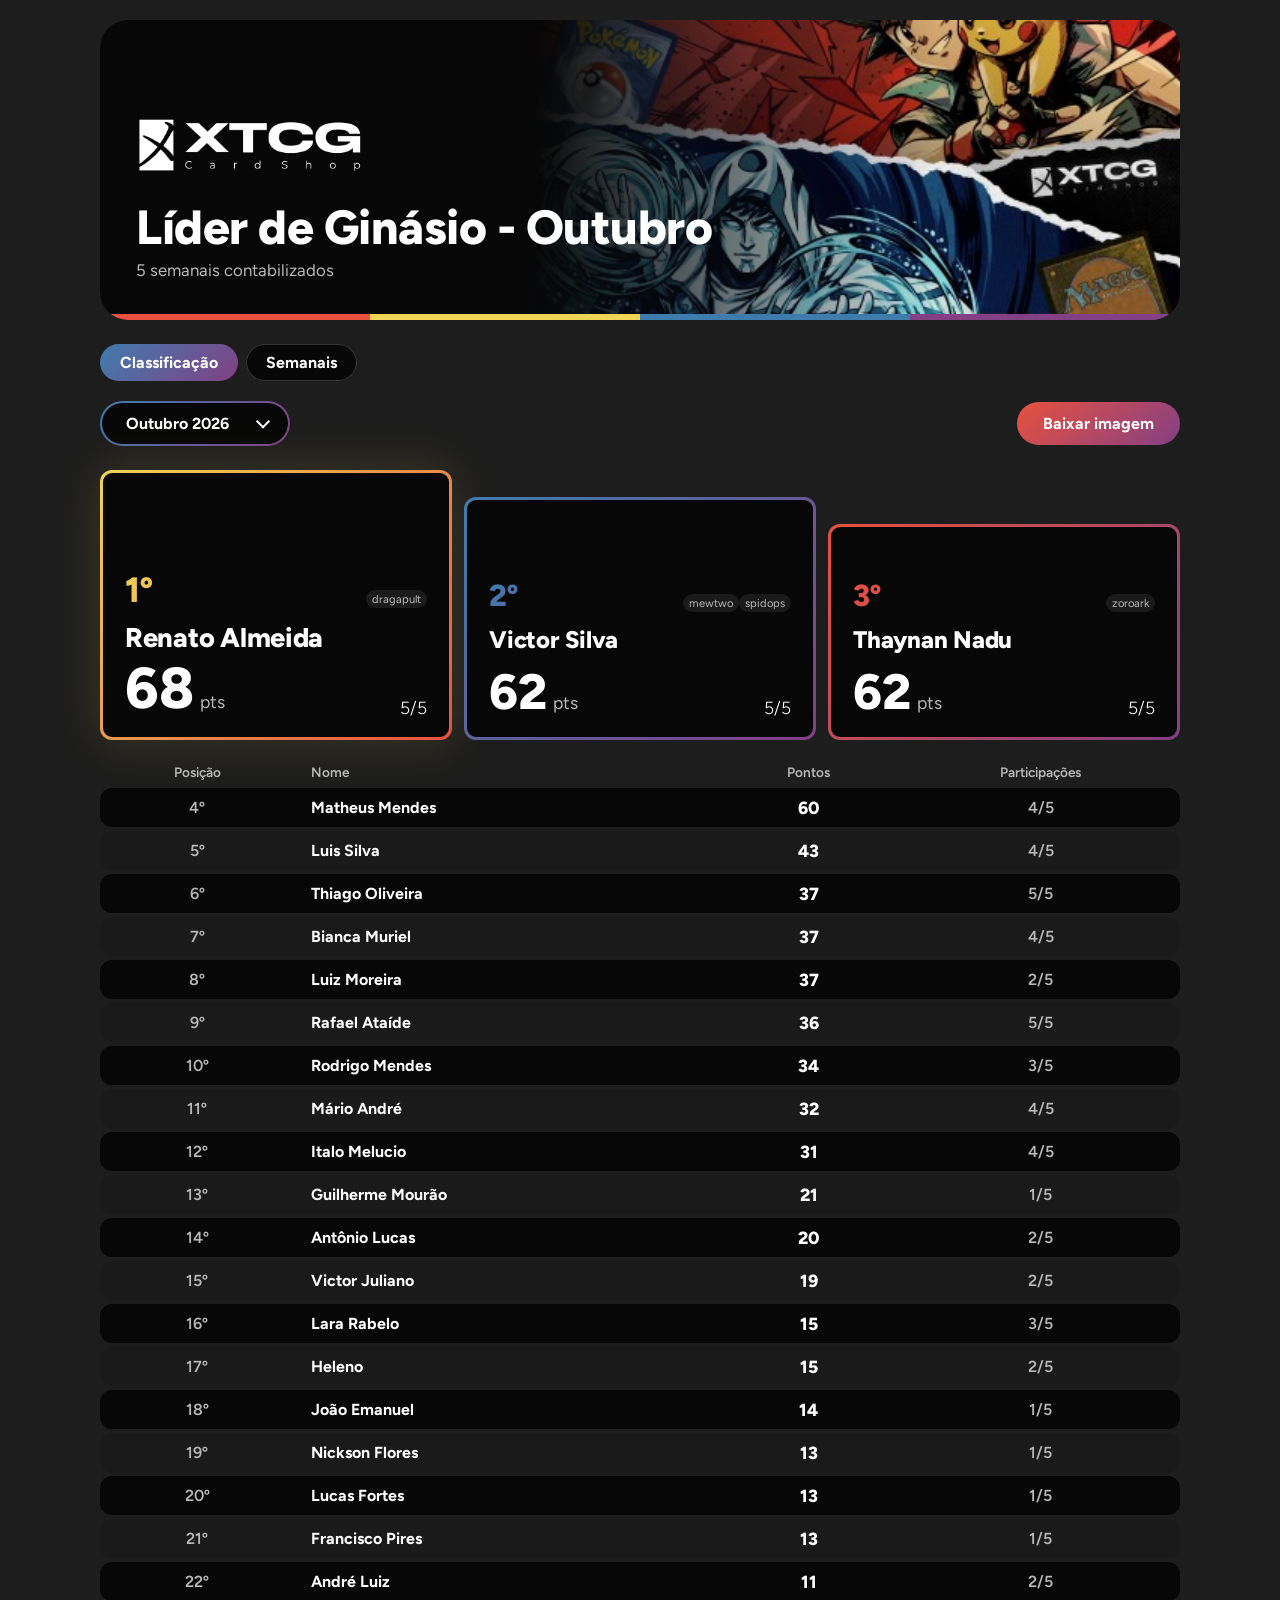
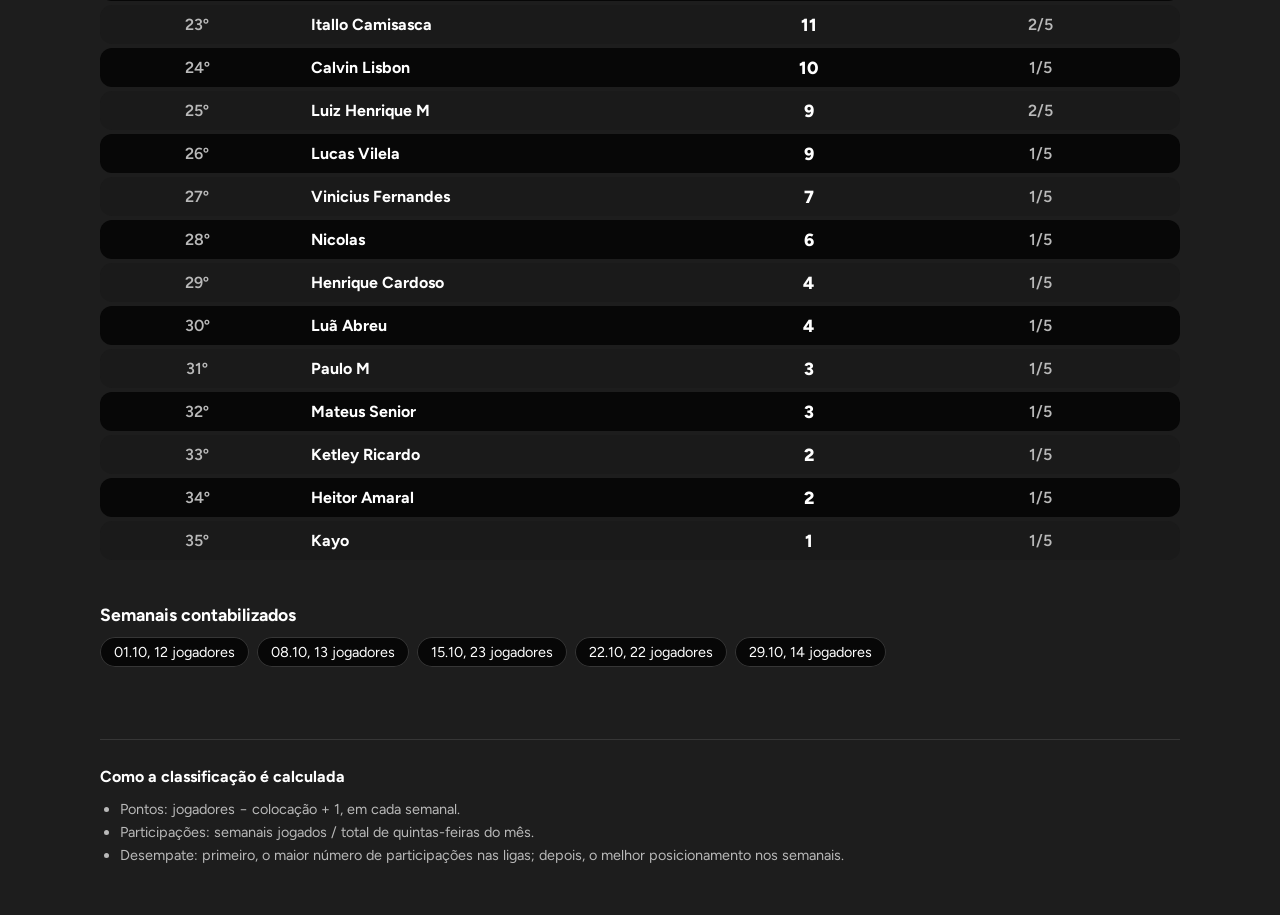
==== docs/index.html @ 15cd5ac3 "update" ====
<!doctype html>
<html lang="pt-BR">
<head>
  <meta charset="utf-8">
  <meta name="viewport" content="width=device-width, initial-scale=1">
  <meta name="color-scheme" content="dark">
  <title>Líder de Ginásio · XTCG Card Shop</title>
  <link rel="preconnect" href="https://fonts.googleapis.com">
  <link rel="preconnect" href="https://fonts.gstatic.com" crossorigin>
  <link href="https://fonts.googleapis.com/css2?family=Figtree:wght@300;400;600;700;800&display=swap" rel="stylesheet">
  <link rel="stylesheet" href="style.css?v=19">
</head>
<body>
  <header class="hero">
    <div class="hero-texto">
      <img class="hero-logo" src="assets/logo.png" alt="XTCG Card Shop">
      <h1 id="titulo">Líder de Ginásio</h1>
      <p id="subtitulo" class="sub"></p>
    </div>
  </header>

  <main>
    <nav class="nav" aria-label="Páginas">
      <a href="index.html" aria-current="page">Classificação</a>
      <a href="semanais.html">Semanais</a>
    </nav>
    <div class="barra">
      <label class="seletor">
        <span class="sr">Mês</span>
        <select id="mes"></select>
      </label>
      <button id="baixar" class="btn btn-grad" type="button">Baixar imagem</button>
    </div>

    <div id="avisos" class="avisos" hidden></div>

    <ol id="podio" class="podio" aria-label="Top 3"></ol>

    <div class="rolagem" id="resto">
      <table id="tabela">
        <thead>
          <tr>
            <th scope="col">Posição</th>
            <th scope="col" class="esq">Nome</th>
            <th scope="col">Pontos</th>
            <th scope="col">Participações</th>
          </tr>
        </thead>
        <tbody></tbody>
      </table>
    </div>

    <p id="vazio" class="vazio" hidden>Ainda não há semanais neste mês. Escolha outro mês na lista acima.</p>

    <section class="semanais">
      <h2>Semanais contabilizados</h2>
      <ul id="lista-semanais" class="chips"></ul>
    </section>
  </main>

  <footer class="rodape">
    <h2>Como a classificação é calculada</h2>
    <ul>
      <li>Pontos: jogadores − colocação + 1, em cada semanal.</li>
      <li>Participações: semanais jogados / total de quintas-feiras do mês.</li>
      <li>Desempate: primeiro, o maior número de participações nas ligas; depois, o melhor posicionamento nos semanais.</li>
    </ul>
  </footer>

  <script src="util.js?v=19"></script>
  <script src="calc.js?v=19"></script>
  <script src="decks.js?v=19"></script>
  <script src="app.js?v=19"></script>
</body>
</html>
---- docs/style.css ----
:root {
  /* Design system XTCG */
  --preto: #070707;
  --branco: #fff;
  --grafite: #1d1d1d;
  --chumbo: #1a1a1a;
  --cinza: #363636;
  --coral: #e8513f;
  --amarelo: #efd456;
  --marinho: #08163b;
  --azul: #3f7cae;
  --roxo: #834084;
  --roxo-escuro: #390b38;
  --texto-suave: #b9b9b9;

  --g-ouro: linear-gradient(135deg, var(--amarelo), var(--coral));
  --g-prata: linear-gradient(135deg, var(--azul), var(--roxo));
  --g-bronze: linear-gradient(135deg, var(--coral), var(--roxo));

  font-family: Figtree, "Helvetica Neue", Arial, sans-serif;
  color: var(--branco);
  background: var(--grafite);
  color-scheme: dark;
}
* { box-sizing: border-box; }
body { margin: 0; min-height: 100vh; }
button, select { font: inherit; }

/* Banner */
.hero {
  position: relative;
  isolation: isolate;
  overflow: hidden;
  width: min(1080px, 100% - 32px);
  min-height: 300px;
  margin: 20px auto 0;
  display: flex;
  align-items: flex-end;
  border-radius: 28px;
  background: linear-gradient(105deg, var(--preto) 42%, var(--marinho));
}
.hero::before {
  content: "";
  position: absolute;
  inset: 0 0 0 auto;
  width: 60%;
  z-index: -1;
  background: url("assets/banner.jpg") center 20% / cover;
  -webkit-mask-image: linear-gradient(90deg, transparent, #000 62%);
  mask-image: linear-gradient(90deg, transparent, #000 62%);
}
.hero::after {
  content: "";
  position: absolute;
  inset: auto 0 0 0;
  height: 6px;
  background: linear-gradient(90deg, var(--coral) 0 25%, var(--amarelo) 25% 50%, var(--azul) 50% 75%, var(--roxo) 75%);
}
.hero-texto { padding: 36px 36px 40px; }
.hero-logo { display: block; width: 230px; height: auto; margin-bottom: 28px; }
h1 { margin: 0; font-size: clamp(1.9rem, 4.6vw, 3rem); font-weight: 800; line-height: 1.05; letter-spacing: -0.01em; }
.sub { margin: 8px 0 0; font-size: 1.05rem; color: var(--texto-suave); }

main { width: min(1080px, 100% - 32px); margin: 0 auto; padding: 24px 0 72px; }

/* Botões */
.barra { display: flex; gap: 16px; align-items: center; justify-content: space-between; margin-bottom: 24px; flex-wrap: wrap; }
/* Seletor de mês */
.sr { position: absolute; width: 1px; height: 1px; overflow: hidden; clip: rect(0 0 0 0); white-space: nowrap; }
.seletor { position: relative; display: inline-block; }
.seletor select {
  appearance: none; -webkit-appearance: none;
  border: 2px solid transparent; border-radius: 999px; cursor: pointer;
  padding: 11px 48px 11px 24px; font-weight: 700; color: var(--branco);
  background: linear-gradient(var(--preto), var(--preto)) padding-box, var(--g-prata) border-box;
}
.seletor select:hover { background: linear-gradient(var(--chumbo), var(--chumbo)) padding-box, var(--g-prata) border-box; }
.seletor select option { background: var(--preto); color: var(--branco); }
.seletor::after {
  content: ""; position: absolute; right: 22px; top: 50%; width: 8px; height: 8px; pointer-events: none;
  border-right: 2px solid var(--branco); border-bottom: 2px solid var(--branco);
  transform: translateY(-75%) rotate(45deg);
}
.btn {
  border: 0; border-radius: 999px; cursor: pointer; font-weight: 700; color: var(--branco);
  padding: 11px 22px; white-space: nowrap;
}
.btn-grad { background: linear-gradient(135deg, var(--coral), var(--roxo)); padding: 12px 26px; }
.btn-grad:hover { filter: brightness(1.1); }
.btn:active { transform: translateY(1px); }
.btn:disabled { opacity: .4; cursor: not-allowed; filter: none; }
:focus-visible { outline: 3px solid var(--amarelo); outline-offset: 3px; }

.avisos { background: var(--preto); border: 1px solid var(--amarelo); border-radius: 16px; padding: 12px 18px; margin-bottom: 24px; font-size: .95rem; color: var(--amarelo); }
.avisos p { margin: 4px 0; }

/* Top 3: alturas 100% / 90% / 80%, tudo alinhado embaixo */
.podio { --alt: 270px; list-style: none; margin: 0 0 16px; padding: 0; display: grid; grid-template-columns: repeat(3, 1fr); gap: 12px; align-items: end; }
.podio:empty { display: none; }
.card {
  position: relative; cursor: pointer;
  display: grid; grid-template-columns: 1fr auto; grid-template-rows: 1fr auto auto auto auto;
  grid-template-areas: ". ." "pos deck" "nome nome" "pts part" "det det";
  column-gap: 16px; align-items: end;
  padding: 18px 22px 20px;
  border: 3px solid transparent; border-radius: 12px;
  background: linear-gradient(var(--preto), var(--preto)) padding-box, var(--grad) border-box;
}
.card.p1 { --grad: var(--g-ouro); min-height: var(--alt); box-shadow: 0 0 48px rgba(239, 212, 86, .16); }
.card.p2 { --grad: var(--g-prata); min-height: calc(var(--alt) * .9); }
.card.p3 { --grad: var(--g-bronze); min-height: calc(var(--alt) * .8); }
.card .pos {
  grid-area: pos; font-size: 1.9rem; font-weight: 800; line-height: 1;
  background: var(--grad); -webkit-background-clip: text; background-clip: text; color: transparent;
}
.card.p1 .pos { font-size: 2.2rem; }
.deck-podio { grid-area: deck; justify-self: end; display: inline-flex; align-items: center; justify-content: flex-end; max-width: 100%; }
.deck-podio img { width: 40px; height: 40px; object-fit: contain; margin: -2px 0; }
.deck-podio img + img { margin-left: -6px; }
.card h3 { grid-area: nome; margin: 14px 0 6px; font-size: 1.5rem; font-weight: 800; line-height: 1.15; letter-spacing: -.01em; text-align: left; }
.card.p1 h3 { font-size: 1.7rem; }
.card h3 button { all: unset; cursor: pointer; border-radius: 8px; }
.card h3 button:focus-visible { outline: 3px solid var(--amarelo); outline-offset: 3px; }
.card .pts { grid-area: pts; margin: 0; display: flex; align-items: baseline; gap: 6px; font-size: 1.1rem; color: var(--texto-suave); }
.card .pts strong { font-size: 3.1rem; font-weight: 800; line-height: 1; color: var(--branco); }
.card.p1 .pts strong { font-size: 3.6rem; }
/* o número do 1º é maior; o respiro nos outros mantém os nomes na mesma altura */
.card.p2 .pts, .card.p3 .pts { padding-top: .5rem; }
.card .part { grid-area: part; justify-self: end; margin: 0; font-size: 1.1rem; font-weight: 300; line-height: 1; color: var(--branco); }
tbody tr.linha { cursor: pointer; }
tbody tr.linha:hover { filter: brightness(1.15); }

/* Detalhes por data: 01/10 → 1º de 14   13 pts */
.det { grid-area: det; cursor: default; list-style: none; margin: 14px 0 0; padding: 14px 0 0; border-top: 1px solid var(--cinza); font-size: .9rem; color: var(--texto-suave); }
.det li, tr.detalhe li { display: flex; align-items: baseline; gap: 12px; list-style: none; padding: 5px 0; }
.det-data { min-width: 3.2em; font-weight: 800; color: var(--branco); font-variant-numeric: tabular-nums; }
.det-seta { opacity: .55; }
.det-pos { min-width: 5.5em; }
.det-pts { margin-left: auto; padding-left: 16px; font-weight: 800; color: var(--branco); }

/* Demais posições */
.rolagem { overflow-x: auto; }
table { width: 100%; min-width: 560px; border-collapse: separate; border-spacing: 0 4px; }
th { padding: 4px 16px; font-size: .85rem; font-weight: 600; color: var(--texto-suave); text-align: center; }
td { padding: 9px 16px; text-align: center; font-weight: 600; }
th.esq, td.nome { text-align: left; }
tr.linha td { background: var(--preto); }
tr.linha.alt td { background: var(--chumbo); }
tr.linha td:first-child { border-radius: 12px 0 0 12px; color: var(--texto-suave); }
tr.linha td:last-child { border-radius: 0 12px 12px 0; color: var(--texto-suave); }
td.nome { font-size: 1rem; font-weight: 700; padding: 0; }
td.nome button { all: unset; display: block; width: 100%; padding: 9px 16px; cursor: pointer; box-sizing: border-box; }
td.nome button:focus-visible { outline: 3px solid var(--amarelo); outline-offset: -3px; border-radius: 8px; }
td.des { font-size: 1.1rem; font-weight: 800; }
tr.detalhe td { text-align: left; font-weight: 400; background: var(--cinza); border-radius: 14px; padding: 14px 22px; font-size: .92rem; }
tr.detalhe ul { margin: 0; padding: 0; }

.vazio { text-align: center; margin: 40px 0; color: var(--texto-suave); }
.semanais h2 { font-size: 1.1rem; font-weight: 700; margin: 40px 0 12px; }
.chips { list-style: none; display: flex; flex-wrap: wrap; gap: 8px; margin: 0; padding: 0; }
.chips li { background: var(--preto); box-shadow: inset 0 0 0 1px var(--cinza); border-radius: 999px; padding: 6px 14px; font-size: .9rem; }
.regra { font-size: .88rem; color: var(--texto-suave); margin-top: 16px; }
code { background: var(--preto); padding: 2px 6px; border-radius: 6px; }

@media (max-width: 760px) {
  .hero { min-height: 260px; }
  .hero::before { width: 100%; opacity: .4; }
  .hero-texto { padding: 28px 24px 32px; }
  .hero-logo { width: 190px; margin-bottom: 20px; }
  .podio { grid-template-columns: 1fr; align-items: stretch; }
  .card.p1, .card.p2, .card.p3 { min-height: 0; }
  .card .pts strong, .card.p1 .pts strong { font-size: 2.8rem; }
  .card.p2 .pts, .card.p3 .pts { padding-top: 0; }
  table { min-width: 0; }
  th { padding: 4px 6px; font-size: .75rem; }
  td { padding: 9px 6px; }
  td.nome button { padding: 9px 8px; }
  td.des { font-size: 1.1rem; }
}
@media (prefers-reduced-motion: no-preference) {
  .btn { transition: filter .15s, background .15s; }
}

/* Navegação entre páginas */
.nav { display: flex; gap: 8px; margin: 0 0 20px; flex-wrap: wrap; }
.nav a {
  padding: 9px 20px; border-radius: 999px; font-weight: 700; text-decoration: none; color: var(--branco);
  background: var(--preto); box-shadow: inset 0 0 0 1px var(--cinza);
}
.nav a:hover { background: var(--chumbo); }
.nav a[aria-current="page"] { background: var(--g-prata); box-shadow: none; }

/* Página de semanais */
.filtros { display: flex; gap: 10px; flex-wrap: wrap; align-items: center; }
.eventos { list-style: none; margin: 0; padding: 0; display: grid; gap: 10px; }
details.evento {
  border: 2px solid var(--chumbo); border-radius: 22px; background: var(--preto); overflow: hidden;
}
details.evento[open] {
  border-color: transparent;
  background: linear-gradient(var(--preto), var(--preto)) padding-box, var(--g-prata) border-box;
}
details.evento summary {
  list-style: none; cursor: pointer; display: grid; grid-template-columns: auto 1fr auto; gap: 16px; align-items: center;
  padding: 14px 18px;
}
details.evento summary::-webkit-details-marker { display: none; }
details.evento summary:hover { background: var(--chumbo); }
.data {
  display: grid; place-items: center; width: 62px; padding: 8px 0; border-radius: 16px; background: var(--chumbo); line-height: 1.05;
}
details.evento[open] .data { background: var(--grafite); }
.data .dia { font-size: 1.6rem; font-weight: 800; }
.data .mes-curto { font-size: .8rem; font-weight: 700; color: var(--amarelo); }
.info { display: grid; gap: 4px; min-width: 0; }
.info .titulo { font-weight: 800; font-size: 1.05rem; }
.info .quantos { font-size: .85rem; color: var(--texto-suave); }
.top3 { display: flex; flex-wrap: wrap; gap: 6px; margin-top: 4px; }
.chip { display: inline-flex; align-items: center; gap: 6px; padding: 3px 12px 3px 4px; border-radius: 999px; background: var(--chumbo); font-size: .85rem; font-weight: 600; }
.medalha {
  display: inline-grid; place-items: center; width: 22px; height: 22px; border-radius: 50%;
  font-size: .72rem; font-weight: 800; color: var(--preto);
}
.medalha.p1 { background: var(--g-ouro); }
.medalha.p2 { background: var(--g-prata); color: var(--branco); }
.medalha.p3 { background: var(--g-bronze); color: var(--branco); }
.seta { width: 10px; height: 10px; margin-right: 6px; border-right: 2px solid var(--branco); border-bottom: 2px solid var(--branco); transform: rotate(45deg); transition: transform .15s; }
details.evento[open] .seta { transform: rotate(225deg); }
.corpo { padding: 0 18px 16px; }
table.mini { min-width: 0; border-spacing: 0 3px; }
table.mini td { padding: 7px 14px; }
td.nome-simples { text-align: left; font-weight: 700; }
table.mini td.num { font-variant-numeric: tabular-nums; }
table.mini th { white-space: nowrap; }
td.pos-medalha { font-weight: 800; }
tr.linha td.pos-medalha.p1 { color: var(--amarelo); }
tr.linha td.pos-medalha.p2 { color: #8fb7da; }
tr.linha td.pos-medalha.p3 { color: #f08d7f; }

@media (max-width: 760px) {
  details.evento summary { grid-template-columns: auto 1fr; }
  .seta { display: none; }
  .corpo { padding: 0 8px 12px; }
  table.mini td { padding: 7px 6px; }
}
@media (prefers-reduced-motion: reduce) { .seta { transition: none; } }

/* Decks (ícones como no Limitless) */
td.deck-cel { text-align: left; }
.deck { display: inline-flex; align-items: center; gap: 8px; max-width: 100%; }
.icones { display: inline-flex; align-items: center; flex: none; }
.icones img { width: 32px; height: 32px; object-fit: contain; margin: -2px 0; }
.icones img + img { margin-left: -6px; }
.icone-falha { font-size: .7rem; color: var(--texto-suave); padding: 2px 6px; border-radius: 999px; background: var(--chumbo); }
.deck-nome { font-size: .85rem; font-weight: 600; color: var(--texto-suave); }
.deck-livre { font-size: .85rem; padding: 3px 10px; border-radius: 999px; background: var(--chumbo); box-shadow: inset 0 0 0 1px var(--cinza); }
@media (max-width: 760px) {
  .deck-nome { display: none; }
  .deck-livre { max-width: 84px; overflow: hidden; text-overflow: ellipsis; white-space: nowrap; font-size: .75rem; }
  .icones img { width: 24px; height: 24px; }
  .icones img + img { margin-left: -8px; }
  table.mini th, table.mini td { padding: 6px 3px; }
  table.mini th { font-size: .7rem; }
  td.nome-simples { font-size: .9rem; }
  .corpo { padding: 0 4px 10px; }
}

/* Rodapé */
.rodape { width: min(1080px, 100% - 32px); margin: 0 auto; padding: 24px 0 48px; border-top: 1px solid var(--cinza); color: var(--texto-suave); font-size: .9rem; line-height: 1.6; }
.rodape h2 { margin: 0 0 8px; font-size: 1rem; font-weight: 700; color: var(--branco); }
.rodape ul { margin: 0; padding-left: 20px; }
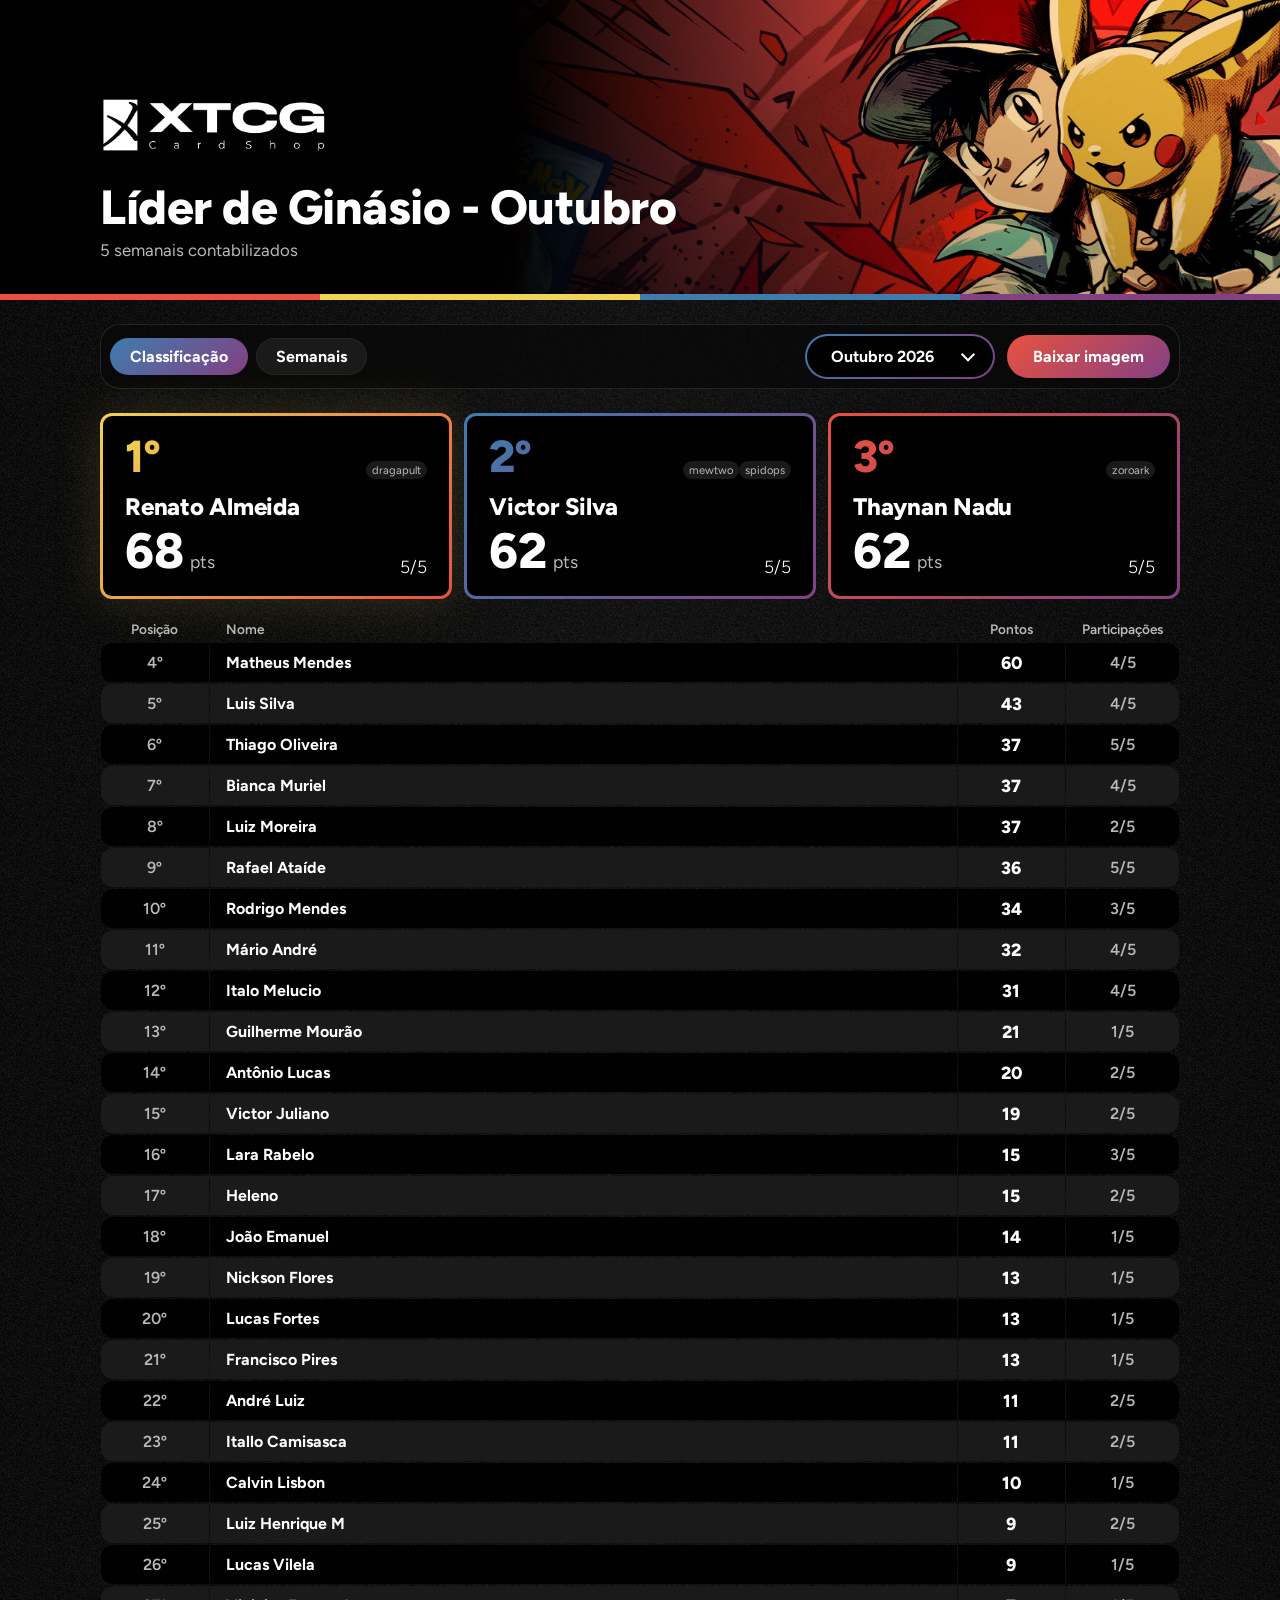
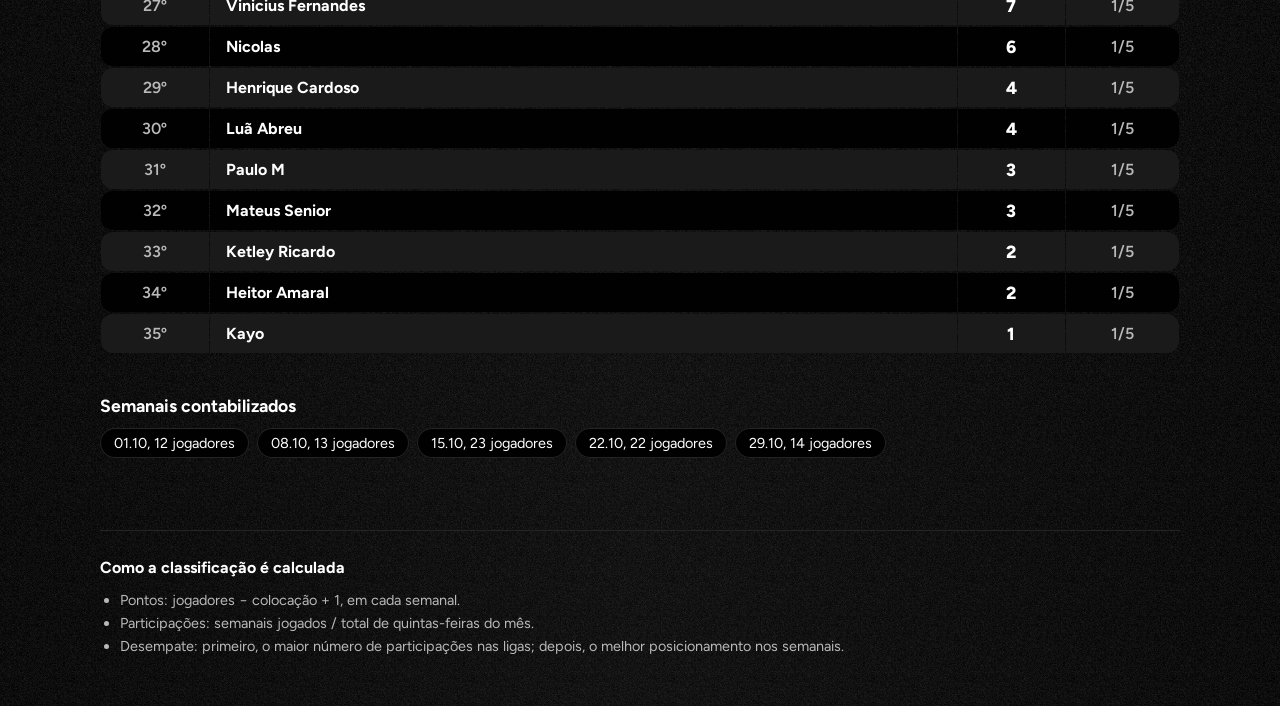
==== commit 8ece22e3: "favicon, images e style" ====
--- a/docs/index.html
+++ b/docs/index.html
@@ -5,10 +5,15 @@
   <meta name="viewport" content="width=device-width, initial-scale=1">
   <meta name="color-scheme" content="dark">
   <title>Líder de Ginásio · XTCG Card Shop</title>
+  <meta name="theme-color" content="#070707">
+  <link rel="icon" href="favicon.ico" sizes="any">
+  <link rel="icon" type="image/png" sizes="32x32" href="favicon-32.png">
+  <link rel="icon" type="image/png" sizes="192x192" href="favicon-192.png">
+  <link rel="apple-touch-icon" href="apple-touch-icon.png">
   <link rel="preconnect" href="https://fonts.googleapis.com">
   <link rel="preconnect" href="https://fonts.gstatic.com" crossorigin>
   <link href="https://fonts.googleapis.com/css2?family=Figtree:wght@300;400;600;700;800&display=swap" rel="stylesheet">
-  <link rel="stylesheet" href="style.css?v=19">
+  <link rel="stylesheet" href="style.css?v=26">
 </head>
 <body>
   <header class="hero">
@@ -20,16 +25,18 @@
   </header>
 
   <main>
-    <nav class="nav" aria-label="Páginas">
-      <a href="index.html" aria-current="page">Classificação</a>
-      <a href="semanais.html">Semanais</a>
-    </nav>
-    <div class="barra">
-      <label class="seletor">
-        <span class="sr">Mês</span>
-        <select id="mes"></select>
-      </label>
-      <button id="baixar" class="btn btn-grad" type="button">Baixar imagem</button>
+    <div class="painel">
+      <nav class="nav" aria-label="Páginas">
+        <a href="index.html" aria-current="page">Classificação</a>
+        <a href="semanais.html">Semanais</a>
+      </nav>
+      <div class="barra">
+        <label class="seletor">
+          <span class="sr">Mês</span>
+          <select id="mes"></select>
+        </label>
+        <button id="baixar" class="btn btn-grad" type="button">Baixar imagem</button>
+      </div>
     </div>
 
     <div id="avisos" class="avisos" hidden></div>
@@ -40,10 +47,10 @@
       <table id="tabela">
         <thead>
           <tr>
-            <th scope="col">Posição</th>
+            <th scope="col" class="c-num">Posição</th>
             <th scope="col" class="esq">Nome</th>
-            <th scope="col">Pontos</th>
-            <th scope="col">Participações</th>
+            <th scope="col" class="c-num">Pontos</th>
+            <th scope="col" class="c-num">Participações</th>
           </tr>
         </thead>
         <tbody></tbody>
@@ -67,9 +74,9 @@
     </ul>
   </footer>
 
-  <script src="util.js?v=19"></script>
-  <script src="calc.js?v=19"></script>
-  <script src="decks.js?v=19"></script>
-  <script src="app.js?v=19"></script>
+  <script src="util.js?v=26"></script>
+  <script src="calc.js?v=26"></script>
+  <script src="decks.js?v=26"></script>
+  <script src="app.js?v=26"></script>
 </body>
 </html>
--- a/docs/style.css
+++ b/docs/style.css
@@ -1,10 +1,11 @@
 :root {
   /* Design system XTCG */
-  --preto: #070707;
+  --preto: #010101;
   --branco: #fff;
   --grafite: #1d1d1d;
   --chumbo: #1a1a1a;
-  --cinza: #363636;
+  --cinza: #242424;
+  --cinza-fundo: #080808;
   --coral: #e8513f;
   --amarelo: #efd456;
   --marinho: #08163b;
@@ -19,11 +20,17 @@
 
   font-family: Figtree, "Helvetica Neue", Arial, sans-serif;
   color: var(--branco);
-  background: var(--grafite);
+  background: var(--preto);
   color-scheme: dark;
 }
 * { box-sizing: border-box; }
-body { margin: 0; min-height: 100vh; }
+
+/* Fundo: preto → cinza → preto, na horizontal */
+body {
+  margin: 0; min-height: 100vh;
+  background: url("assets/noise.png"), linear-gradient(90deg, var(--preto), var(--cinza-fundo), var(--preto));
+  background-size: 100px, auto;
+}
 button, select { font: inherit; }
 
 /* Banner */
@@ -31,12 +38,11 @@
   position: relative;
   isolation: isolate;
   overflow: hidden;
-  width: min(1080px, 100% - 32px);
+  width: 100%;
   min-height: 300px;
-  margin: 20px auto 0;
+  margin: 0;
   display: flex;
   align-items: flex-end;
-  border-radius: 28px;
   background: linear-gradient(105deg, var(--preto) 42%, var(--marinho));
 }
 .hero::before {
@@ -45,7 +51,7 @@
   inset: 0 0 0 auto;
   width: 60%;
   z-index: -1;
-  background: url("assets/banner.jpg") center 20% / cover;
+  background: url("assets/banner-tcg.jpg") right center / cover;
   -webkit-mask-image: linear-gradient(90deg, transparent, #000 62%);
   mask-image: linear-gradient(90deg, transparent, #000 62%);
 }
@@ -56,15 +62,20 @@
   height: 6px;
   background: linear-gradient(90deg, var(--coral) 0 25%, var(--amarelo) 25% 50%, var(--azul) 50% 75%, var(--roxo) 75%);
 }
-.hero-texto { padding: 36px 36px 40px; }
+.hero-texto { width: min(1080px, 100% - 32px); margin: 0 auto; padding: 36px 0 40px; }
 .hero-logo { display: block; width: 230px; height: auto; margin-bottom: 28px; }
 h1 { margin: 0; font-size: clamp(1.9rem, 4.6vw, 3rem); font-weight: 800; line-height: 1.05; letter-spacing: -0.01em; }
 .sub { margin: 8px 0 0; font-size: 1.05rem; color: var(--texto-suave); }
 
 main { width: min(1080px, 100% - 32px); margin: 0 auto; padding: 24px 0 72px; }
 
-/* Botões */
-.barra { display: flex; gap: 16px; align-items: center; justify-content: space-between; margin-bottom: 24px; flex-wrap: wrap; }
+/* Painel único: navegação + seletor de mês + ação */
+.painel {
+  display: flex; flex-wrap: wrap; align-items: center; justify-content: space-between; gap: 12px 20px;
+  margin-bottom: 24px; padding: 10px; border-radius: 20px;
+  background: rgba(7, 7, 7, .72); box-shadow: inset 0 0 0 1px var(--cinza);
+}
+.barra { display: flex; gap: 12px; align-items: center; flex-wrap: wrap; }
 /* Seletor de mês */
 .sr { position: absolute; width: 1px; height: 1px; overflow: hidden; clip: rect(0 0 0 0); white-space: nowrap; }
 .seletor { position: relative; display: inline-block; }
@@ -94,39 +105,35 @@
 .avisos { background: var(--preto); border: 1px solid var(--amarelo); border-radius: 16px; padding: 12px 18px; margin-bottom: 24px; font-size: .95rem; color: var(--amarelo); }
 .avisos p { margin: 4px 0; }
 
-/* Top 3: alturas 100% / 90% / 80%, tudo alinhado embaixo */
-.podio { --alt: 270px; list-style: none; margin: 0 0 16px; padding: 0; display: grid; grid-template-columns: repeat(3, 1fr); gap: 12px; align-items: end; }
+/* Top 3: cards do mesmo tamanho, tudo alinhado embaixo */
+.podio {list-style: none; margin: 0 0 16px; padding: 0; display: grid; grid-template-columns: repeat(3, 1fr); gap: 12px; align-items: end; }
 .podio:empty { display: none; }
 .card {
   position: relative; cursor: pointer;
-  display: grid; grid-template-columns: 1fr auto; grid-template-rows: 1fr auto auto auto auto;
+  display: grid; grid-template-columns: 1fr auto; grid-template-rows: 1fr minmax(2.5rem, auto) auto auto auto;
   grid-template-areas: ". ." "pos deck" "nome nome" "pts part" "det det";
   column-gap: 16px; align-items: end;
   padding: 18px 22px 20px;
   border: 3px solid transparent; border-radius: 12px;
   background: linear-gradient(var(--preto), var(--preto)) padding-box, var(--grad) border-box;
 }
-.card.p1 { --grad: var(--g-ouro); min-height: var(--alt); box-shadow: 0 0 48px rgba(239, 212, 86, .16); }
-.card.p2 { --grad: var(--g-prata); min-height: calc(var(--alt) * .9); }
-.card.p3 { --grad: var(--g-bronze); min-height: calc(var(--alt) * .8); }
+.card.p1 { --grad: var(--g-ouro); box-shadow: 0 0 48px rgba(239, 212, 86, .16); }
+.card.p2 { --grad: var(--g-prata); }
+.card.p3 { --grad: var(--g-bronze); }
 .card .pos {
-  grid-area: pos; font-size: 1.9rem; font-weight: 800; line-height: 1;
+  grid-area: pos; font-size: 2.8rem; font-weight: 800; line-height: 1;
   background: var(--grad); -webkit-background-clip: text; background-clip: text; color: transparent;
 }
-.card.p1 .pos { font-size: 2.2rem; }
 .deck-podio { grid-area: deck; justify-self: end; display: inline-flex; align-items: center; justify-content: flex-end; max-width: 100%; }
 .deck-podio img { width: 40px; height: 40px; object-fit: contain; margin: -2px 0; }
 .deck-podio img + img { margin-left: -6px; }
 .card h3 { grid-area: nome; margin: 14px 0 6px; font-size: 1.5rem; font-weight: 800; line-height: 1.15; letter-spacing: -.01em; text-align: left; }
-.card.p1 h3 { font-size: 1.7rem; }
 .card h3 button { all: unset; cursor: pointer; border-radius: 8px; }
 .card h3 button:focus-visible { outline: 3px solid var(--amarelo); outline-offset: 3px; }
 .card .pts { grid-area: pts; margin: 0; display: flex; align-items: baseline; gap: 6px; font-size: 1.1rem; color: var(--texto-suave); }
 .card .pts strong { font-size: 3.1rem; font-weight: 800; line-height: 1; color: var(--branco); }
-.card.p1 .pts strong { font-size: 3.6rem; }
-/* o número do 1º é maior; o respiro nos outros mantém os nomes na mesma altura */
-.card.p2 .pts, .card.p3 .pts { padding-top: .5rem; }
 .card .part { grid-area: part; justify-self: end; margin: 0; font-size: 1.1rem; font-weight: 300; line-height: 1; color: var(--branco); }
+th.c-num { width: 10%; }
 tbody tr.linha { cursor: pointer; }
 tbody tr.linha:hover { filter: brightness(1.15); }
 
@@ -140,7 +147,7 @@
 
 /* Demais posições */
 .rolagem { overflow-x: auto; }
-table { width: 100%; min-width: 560px; border-collapse: separate; border-spacing: 0 4px; }
+table { width: 100%; min-width: 560px; border-collapse: separate; border-spacing: 1px 2px; }
 th { padding: 4px 16px; font-size: .85rem; font-weight: 600; color: var(--texto-suave); text-align: center; }
 td { padding: 9px 16px; text-align: center; font-weight: 600; }
 th.esq, td.nome { text-align: left; }
@@ -165,12 +172,25 @@
 @media (max-width: 760px) {
   .hero { min-height: 260px; }
   .hero::before { width: 100%; opacity: .4; }
-  .hero-texto { padding: 28px 24px 32px; }
+  .hero-texto { padding: 28px 0 32px; }
+  .painel { border-radius: 16px; }
+  .barra { width: 100%; }
   .hero-logo { width: 190px; margin-bottom: 20px; }
-  .podio { grid-template-columns: 1fr; align-items: stretch; }
-  .card.p1, .card.p2, .card.p3 { min-height: 0; }
-  .card .pts strong, .card.p1 .pts strong { font-size: 2.8rem; }
-  .card.p2 .pts, .card.p3 .pts { padding-top: 0; }
+  /* Pódio no mobile: 1 linha por card → [pos nome … deck] / [pts … part] */
+  .podio { grid-template-columns: 1fr; align-items: stretch; gap: 10px; }
+  .card {
+    min-height: 0; padding: 14px 18px 16px; column-gap: 12px; row-gap: 6px;
+    grid-template-columns: auto minmax(0, 1fr) auto; grid-template-rows: auto auto auto;
+    grid-template-areas: "pos nome deck" "pts pts part" "det det det"; align-items: center;
+  }
+  .card .pos { font-size: 2rem; }
+  .card h3 { margin: 0; font-size: 1.5rem; min-width: 0; overflow: hidden; }
+  .card h3 button { display: block; overflow: hidden; text-overflow: ellipsis; white-space: nowrap; }
+  .deck-podio img { width: 36px; height: 36px; }
+  .card .pts { align-self: end; }
+  .card .pts strong { font-size: 2.2rem; }
+  .card .part { align-self: end; }
+  th.c-num { width: auto; }
   table { min-width: 0; }
   th { padding: 4px 6px; font-size: .75rem; }
   td { padding: 9px 6px; }
@@ -182,10 +202,10 @@
 }
 
 /* Navegação entre páginas */
-.nav { display: flex; gap: 8px; margin: 0 0 20px; flex-wrap: wrap; }
+.nav { display: flex; gap: 8px; margin: 0; flex-wrap: wrap; }
 .nav a {
   padding: 9px 20px; border-radius: 999px; font-weight: 700; text-decoration: none; color: var(--branco);
-  background: var(--preto); box-shadow: inset 0 0 0 1px var(--cinza);
+  background: var(--chumbo); box-shadow: inset 0 0 0 1px var(--cinza);
 }
 .nav a:hover { background: var(--chumbo); }
 .nav a[aria-current="page"] { background: var(--g-prata); box-shadow: none; }
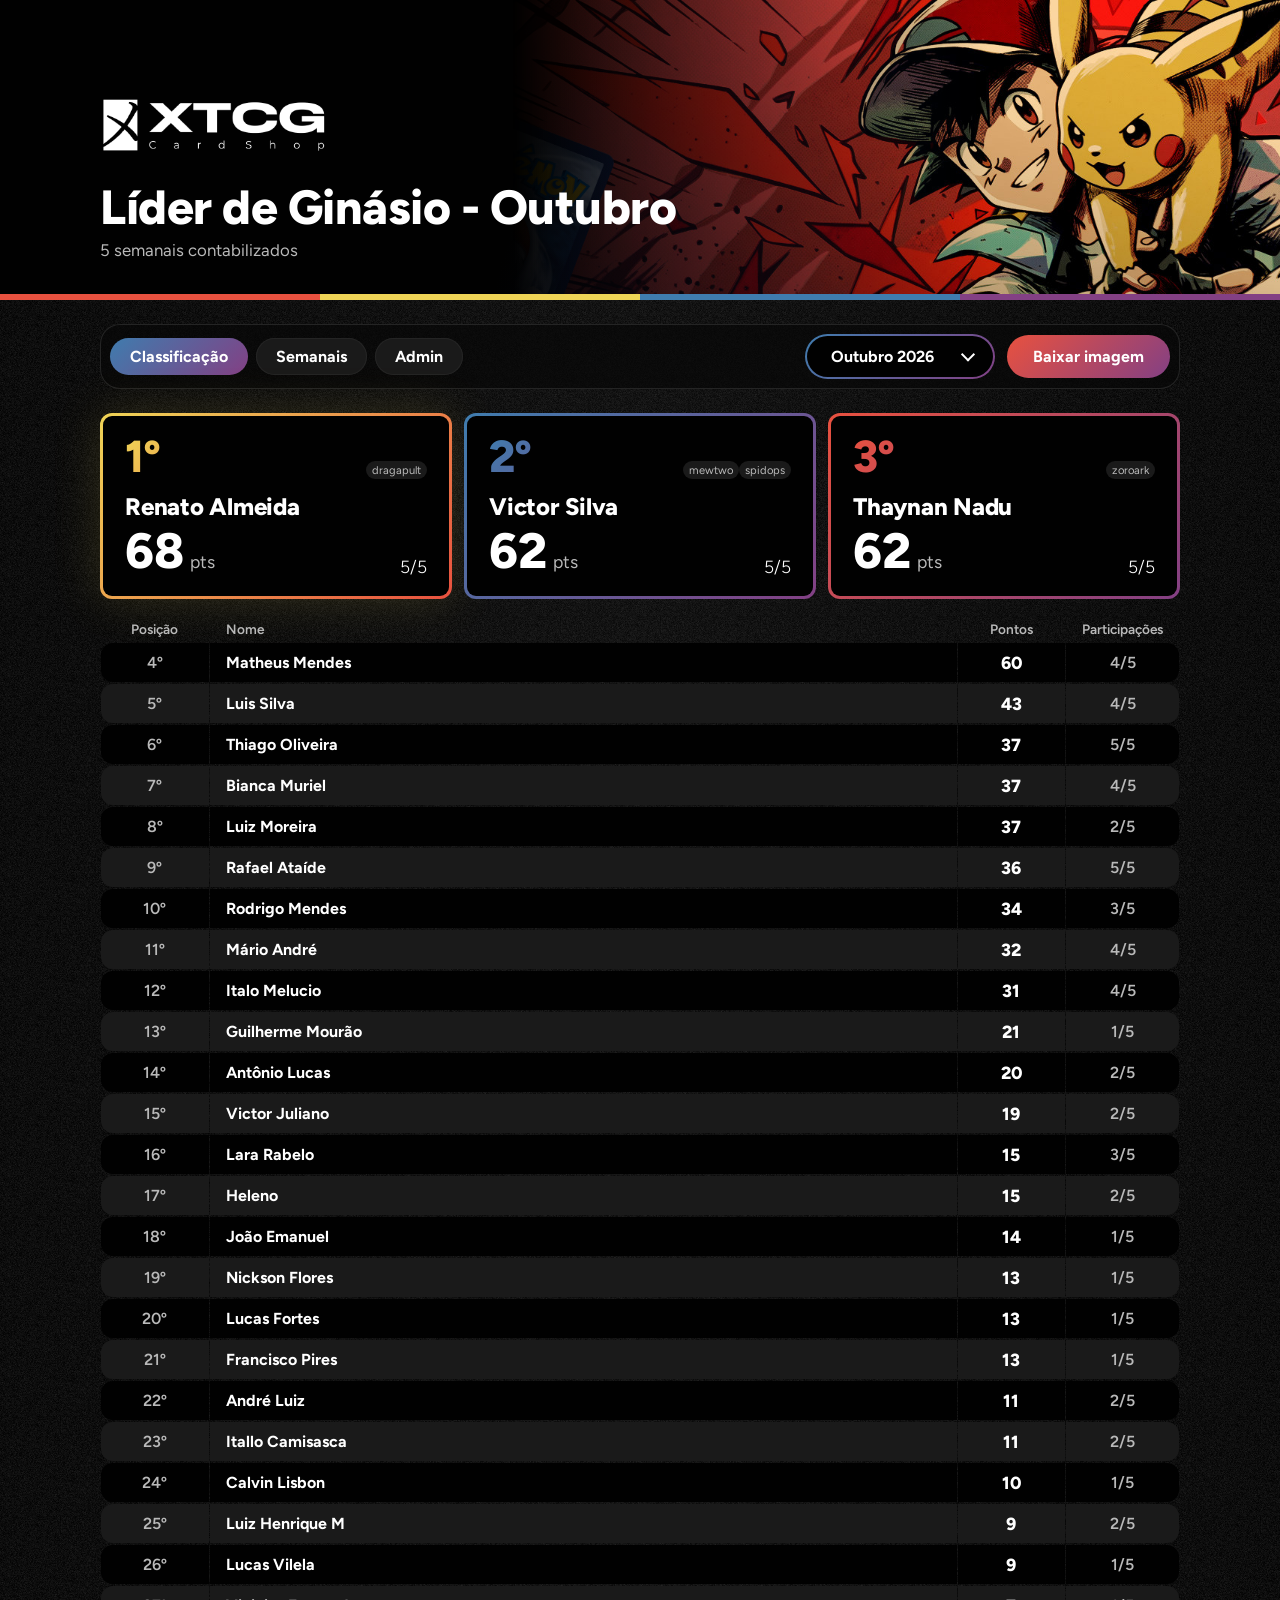
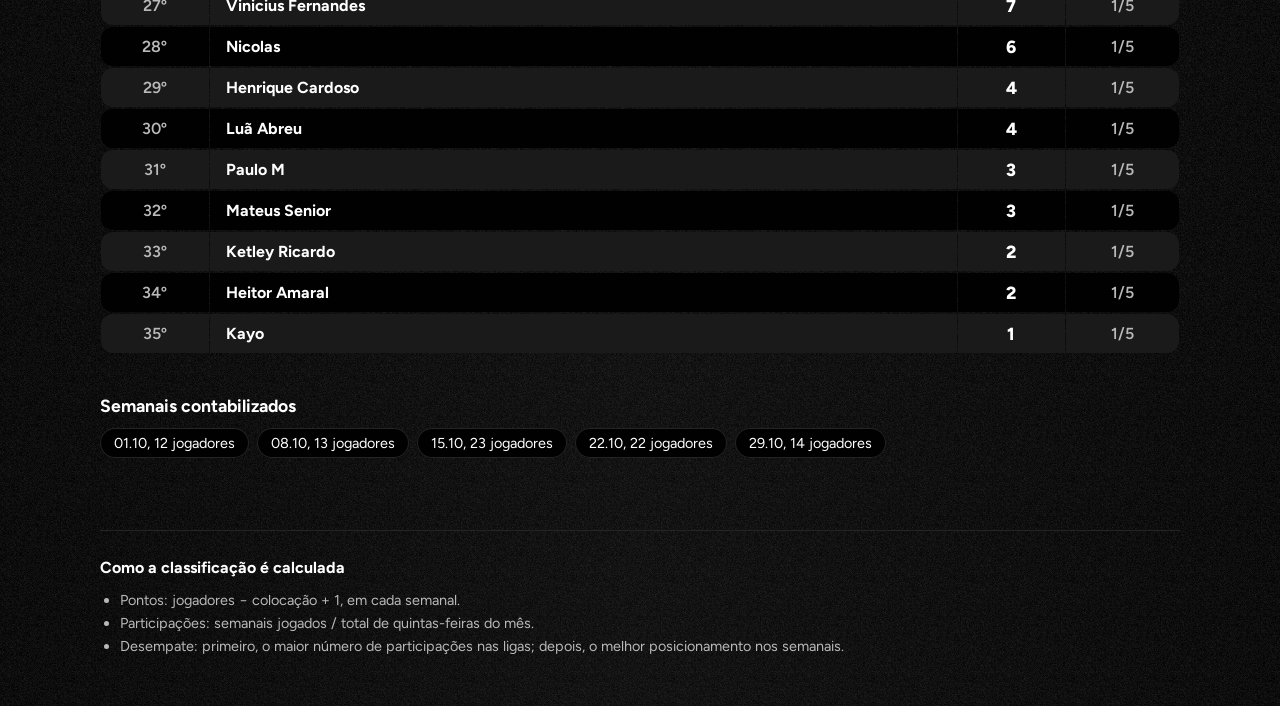
==== commit c7c3fc0b: "admin area update" ====
--- a/docs/index.html
+++ b/docs/index.html
@@ -13,7 +13,7 @@
   <link rel="preconnect" href="https://fonts.googleapis.com">
   <link rel="preconnect" href="https://fonts.gstatic.com" crossorigin>
   <link href="https://fonts.googleapis.com/css2?family=Figtree:wght@300;400;600;700;800&display=swap" rel="stylesheet">
-  <link rel="stylesheet" href="style.css?v=26">
+  <link rel="stylesheet" href="style.css?v=1">
 </head>
 <body>
   <header class="hero">
@@ -29,6 +29,7 @@
       <nav class="nav" aria-label="Páginas">
         <a href="index.html" aria-current="page">Classificação</a>
         <a href="semanais.html">Semanais</a>
+        <a href="admin.html">Admin</a>
       </nav>
       <div class="barra">
         <label class="seletor">
@@ -74,9 +75,9 @@
     </ul>
   </footer>
 
-  <script src="util.js?v=26"></script>
-  <script src="calc.js?v=26"></script>
-  <script src="decks.js?v=26"></script>
-  <script src="app.js?v=26"></script>
+  <script src="util.js?v=1"></script>
+  <script src="calc.js?v=1"></script>
+  <script src="decks.js?v=1"></script>
+  <script src="app.js?v=1"></script>
 </body>
 </html>
--- a/docs/style.css
+++ b/docs/style.css
@@ -146,7 +146,7 @@
 .det-pts { margin-left: auto; padding-left: 16px; font-weight: 800; color: var(--branco); }
 
 /* Demais posições */
-.rolagem { overflow-x: auto; }
+.rolagem { overflow-x: auto; position: relative; }
 table { width: 100%; min-width: 560px; border-collapse: separate; border-spacing: 1px 2px; }
 th { padding: 4px 16px; font-size: .85rem; font-weight: 600; color: var(--texto-suave); text-align: center; }
 td { padding: 9px 16px; text-align: center; font-weight: 600; }
@@ -290,3 +290,117 @@
 .rodape h2 { margin: 0 0 8px; font-size: 1rem; font-weight: 700; color: var(--branco); }
 .rodape ul { margin: 0; padding-left: 20px; }
 
+
+/* ---------- Administração ---------- */
+.hero-admin { min-height: 220px; }
+.admin-card { margin-bottom: 20px; padding: 20px; border-radius: 20px; background: rgba(7, 7, 7, .72); box-shadow: inset 0 0 0 1px var(--cinza); }
+.admin-card h2 { margin: 0 0 8px; font-size: 1.2rem; font-weight: 800; }
+.admin-card h3 { margin: 0; font-size: 1.05rem; font-weight: 800; }
+.dica { margin: 0 0 12px; font-size: .9rem; line-height: 1.5; color: var(--texto-suave); }
+.conectado { font-size: .9rem; font-weight: 600; color: var(--texto-suave); }
+.btn-sec { background: var(--chumbo); box-shadow: inset 0 0 0 1px var(--cinza); }
+.btn-sec:hover { background: var(--grafite); }
+.btn-perigo { background: transparent; box-shadow: inset 0 0 0 2px var(--coral); color: var(--coral); }
+.btn-perigo:hover { background: rgba(232, 81, 63, .12); }
+.btn-mini { padding: 6px 14px; font-size: .85rem; }
+
+.aviso-admin { margin-bottom: 20px; padding: 12px 18px; border-radius: 16px; font-size: .95rem; background: var(--chumbo); box-shadow: inset 0 0 0 1px var(--cinza); }
+.aviso-admin.erro { color: #ffb4a9; box-shadow: inset 0 0 0 1px var(--coral); }
+.aviso-admin.ok { color: #b7f0c1; box-shadow: inset 0 0 0 1px #3fae5a; }
+
+.grade-campos { display: grid; grid-template-columns: repeat(auto-fit, minmax(200px, 1fr)); gap: 14px; align-items: end; }
+.grade-campos .largo { grid-column: 1 / -1; }
+.campo { display: grid; gap: 6px; font-size: .85rem; font-weight: 600; color: var(--texto-suave); }
+.campo small { font-weight: 400; }
+.campo.cresce { flex: 1 1 260px; }
+.admin-card input, .admin-card select, .admin-card textarea {
+  width: 100%; padding: 10px 12px; border: 0; border-radius: 12px; font: inherit; font-weight: 600; color: var(--branco);
+  background: var(--preto); box-shadow: inset 0 0 0 1px var(--cinza);
+}
+.admin-card input[type="checkbox"] { width: auto; box-shadow: none; }
+.admin-card input::placeholder, .admin-card textarea::placeholder { color: #666; font-weight: 400; }
+.admin-card textarea { resize: vertical; font-weight: 400; font-family: ui-monospace, Consolas, monospace; font-size: .9rem; margin-bottom: 10px; }
+.admin-card input:focus-visible, .admin-card select:focus-visible, .admin-card textarea:focus-visible { outline: 2px solid var(--amarelo); outline-offset: 1px; }
+.marcar { display: flex; align-items: center; gap: 8px; font-size: .88rem; color: var(--texto-suave); cursor: pointer; }
+
+.abas { display: flex; gap: 8px; margin-bottom: 16px; }
+.abas button { padding: 9px 22px; border: 0; border-radius: 999px; font-weight: 700; color: var(--branco); cursor: pointer; background: var(--chumbo); box-shadow: inset 0 0 0 1px var(--cinza); }
+.abas button[aria-selected="true"] { background: var(--g-prata); box-shadow: none; }
+
+.linha-topo { display: flex; flex-wrap: wrap; gap: 14px; margin-bottom: 16px; align-items: end; }
+.linha-topo .campo:first-child { flex: 1 1 280px; }
+.colar { margin-bottom: 16px; }
+.colar summary, .previa summary { cursor: pointer; font-weight: 700; margin-bottom: 10px; }
+
+table.adm { min-width: 760px; margin-bottom: 12px; border-spacing: 0 6px; }
+table.adm td { padding: 0 4px; text-align: left; font-weight: 400; }
+table.adm .pos-adm { width: 2.2em; text-align: center; font-weight: 800; color: var(--texto-suave); }
+table.adm .c-n { width: 64px; }
+table.adm .c-n input, table.adm .c-ow input { text-align: center; padding-inline: 4px; }
+table.adm .c-ow { width: 96px; }
+table.adm .c-nome { min-width: 190px; }
+table.adm .c-deck { min-width: 230px; }
+table.adm .c-deck input { margin-bottom: 4px; }
+table.adm .pts-adm { width: 90px; text-align: center; font-weight: 800; white-space: nowrap; }
+table.adm .acoes-linha { white-space: nowrap; text-align: right; }
+.deck-adm { display: block; min-height: 0; }
+.deck-adm .icones img { width: 26px; height: 26px; }
+.nao-reconhecido { font-size: .75rem; color: var(--amarelo); }
+.icone-btn { width: 32px; height: 32px; margin-left: 4px; border: 0; border-radius: 10px; cursor: pointer; color: var(--branco); background: var(--chumbo); box-shadow: inset 0 0 0 1px var(--cinza); }
+.icone-btn:hover:not(:disabled) { background: var(--grafite); }
+.icone-btn:disabled { opacity: .3; cursor: default; }
+
+.problemas, .novos { margin: 16px 0; padding: 12px 16px; border-radius: 14px; background: var(--chumbo); font-size: .9rem; }
+.problemas p { margin: 4px 0; }
+.problemas .erro { color: #ffb4a9; }
+.problemas .aviso { color: var(--amarelo); }
+.novos .marcar { padding: 3px 0; }
+.previa { margin: 16px 0; }
+.previa ol { list-style: none; margin: 0; padding: 0; display: grid; gap: 4px; }
+.previa li { display: grid; grid-template-columns: 2.5em 1fr auto auto; gap: 12px; padding: 8px 14px; border-radius: 12px; background: var(--preto); box-shadow: inset 0 0 0 1px var(--chumbo); align-items: baseline; }
+.previa .p-pos { color: var(--texto-suave); font-weight: 800; }
+.previa .p-nome { font-weight: 700; }
+.previa .p-pts { font-weight: 800; }
+.previa .p-part { min-width: 3em; text-align: right; color: var(--texto-suave); }
+.acoes { display: flex; flex-wrap: wrap; gap: 12px; margin-top: 16px; }
+
+#tab-decks .icones { margin-right: 10px; vertical-align: middle; }
+#tab-decks .nome-deck { font-weight: 700; vertical-align: middle; }
+#tab-decks td.esq { text-align: left; }
+#form-deck { margin: 20px 0 8px; padding-top: 20px; border-top: 1px solid var(--cinza); }
+.previa-icones { display: flex; min-height: 36px; align-items: center; gap: 6px; }
+.previa-icones img { width: 36px; height: 36px; object-fit: contain; }
+
+@media (max-width: 760px) {
+  .admin-card { padding: 16px 14px; border-radius: 16px; }
+  .abas button { flex: 1; }
+  .previa li { grid-template-columns: 2em 1fr auto; }
+  .previa .p-part { display: none; }
+
+  /* Tabela de jogadores vira uma ficha por jogador */
+  table.adm { min-width: 0; }
+  table.adm thead { display: none; }
+  table.adm, table.adm tbody { display: block; }
+  #tab-linhas tbody tr {
+    display: grid; grid-template-columns: 1.6em repeat(4, minmax(0, 1fr)) auto; gap: 8px 6px; align-items: center;
+    margin-bottom: 10px; padding: 12px 10px; border-radius: 14px; background: var(--preto); box-shadow: inset 0 0 0 1px var(--chumbo);
+  }
+  #tab-linhas td { padding: 0; min-width: 0; width: auto; }
+  #tab-linhas td:nth-child(1) { grid-area: 1 / 1; }
+  #tab-linhas td:nth-child(2) { grid-area: 1 / 2 / 2 / 6; }
+  #tab-linhas td:nth-child(9) { grid-area: 1 / 6; }
+  #tab-linhas td:nth-child(3) { grid-area: 2 / 2; }
+  #tab-linhas td:nth-child(4) { grid-area: 2 / 3; }
+  #tab-linhas td:nth-child(5) { grid-area: 2 / 4; }
+  #tab-linhas td:nth-child(6) { grid-area: 2 / 5 / 3 / 7; }
+  #tab-linhas td:nth-child(7) { grid-area: 3 / 2 / 4 / 6; }
+  #tab-linhas td:nth-child(8) { grid-area: 3 / 6; text-align: right; }
+  #tab-linhas .c-n, #tab-linhas .c-ow, #tab-linhas .c-nome, #tab-linhas .c-deck { width: auto; min-width: 0; }
+  #tab-decks thead { display: table-header-group; }
+  #tab-decks tbody { display: table-row-group; }
+  table#tab-decks { display: table; }
+  #tab-decks th:nth-child(2), #tab-decks td:nth-child(2) { display: none; }
+  #tab-decks .acoes-linha { display: flex; flex-direction: column; gap: 6px; align-items: stretch; }
+  #tab-decks .icones { display: flex; margin: 0 0 4px; }
+  .grade-campos { grid-template-columns: 1fr; }
+}
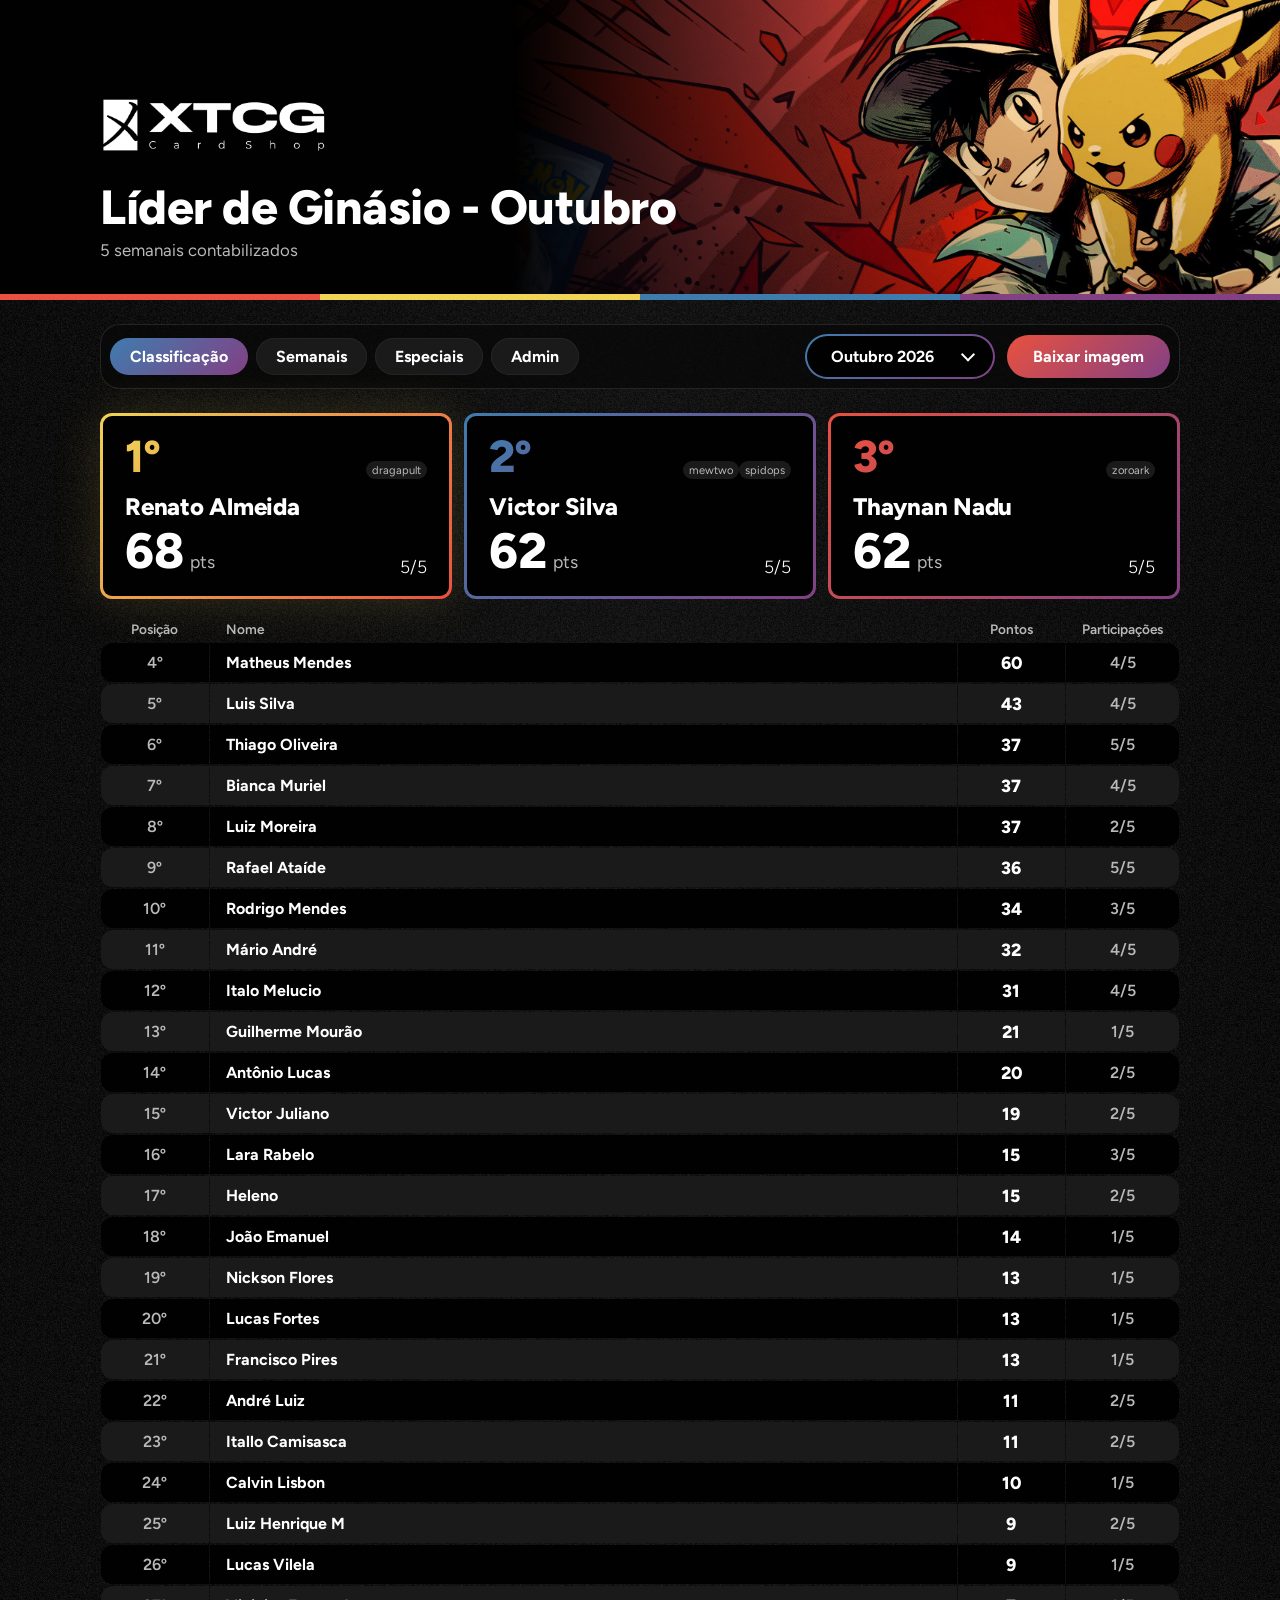
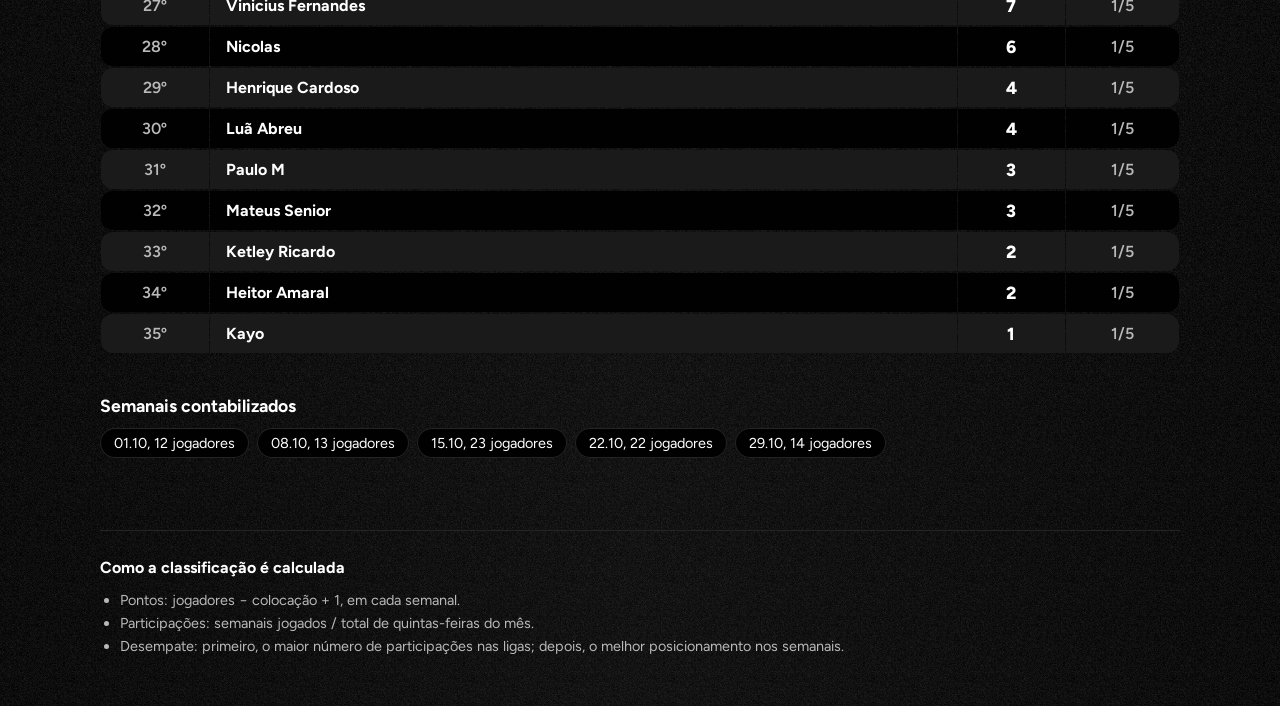
==== commit 089bb94c: "Feature: new events" ====
--- a/docs/index.html
+++ b/docs/index.html
@@ -13,7 +13,7 @@
   <link rel="preconnect" href="https://fonts.googleapis.com">
   <link rel="preconnect" href="https://fonts.gstatic.com" crossorigin>
   <link href="https://fonts.googleapis.com/css2?family=Figtree:wght@300;400;600;700;800&display=swap" rel="stylesheet">
-  <link rel="stylesheet" href="style.css?v=1">
+  <link rel="stylesheet" href="style.css?v=3">
 </head>
 <body>
   <header class="hero">
@@ -29,6 +29,7 @@
       <nav class="nav" aria-label="Páginas">
         <a href="index.html" aria-current="page">Classificação</a>
         <a href="semanais.html">Semanais</a>
+        <a href="especiais.html">Especiais</a>
         <a href="admin.html">Admin</a>
       </nav>
       <div class="barra">
@@ -75,9 +76,9 @@
     </ul>
   </footer>
 
-  <script src="util.js?v=1"></script>
-  <script src="calc.js?v=1"></script>
-  <script src="decks.js?v=1"></script>
-  <script src="app.js?v=1"></script>
+  <script src="util.js?v=3"></script>
+  <script src="calc.js?v=3"></script>
+  <script src="decks.js?v=3"></script>
+  <script src="app.js?v=3"></script>
 </body>
 </html>
--- a/docs/style.css
+++ b/docs/style.css
@@ -404,3 +404,9 @@
   #tab-decks .icones { display: flex; margin: 0 0 4px; }
   .grade-campos { grid-template-columns: 1fr; }
 }
+
+/* Etiqueta do tipo de evento (página Especiais) */
+.tag { display: inline-block; margin-left: 10px; padding: 2px 10px; border-radius: 999px; font-size: .72rem; font-weight: 800; letter-spacing: .02em; vertical-align: middle; color: var(--branco); }
+.tag-especial { background: var(--g-bronze); }
+.tag-cup { background: var(--g-prata); }
+.tag-challenge { background: var(--g-ouro); color: var(--preto); }
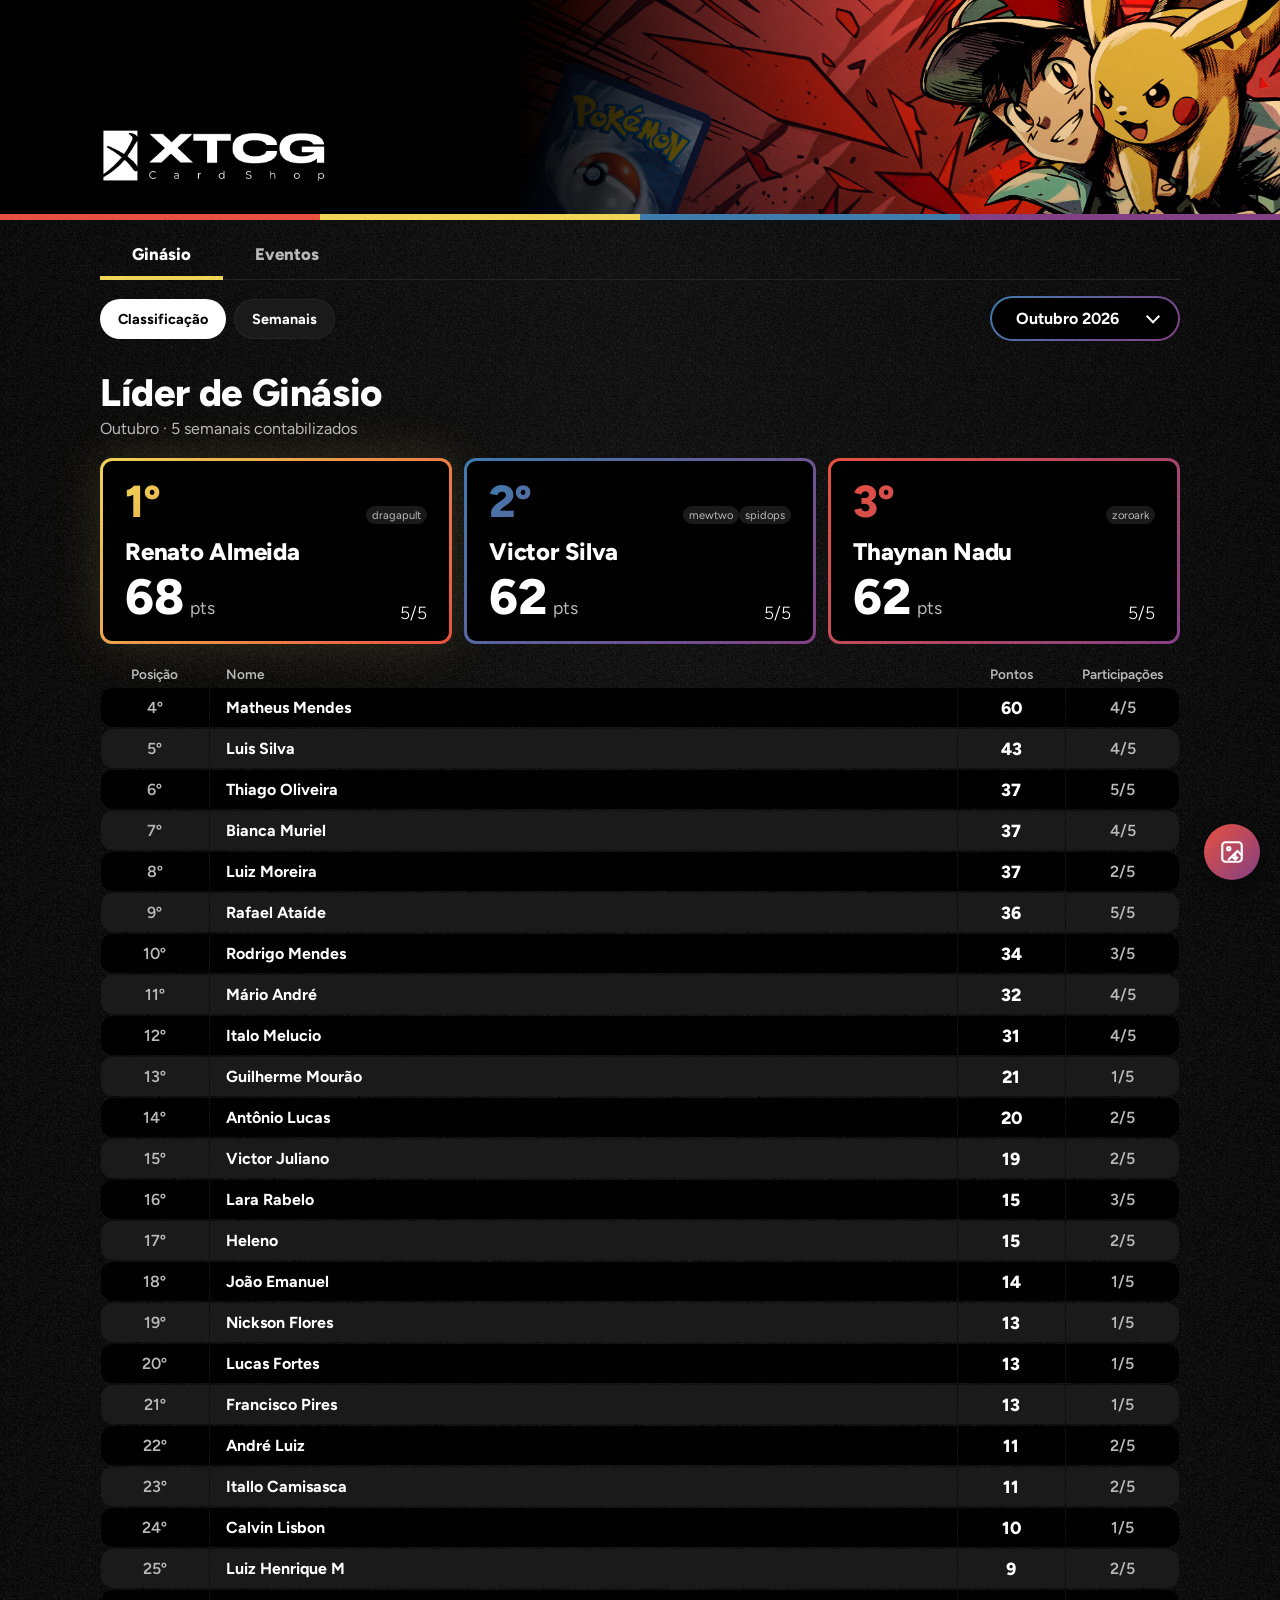
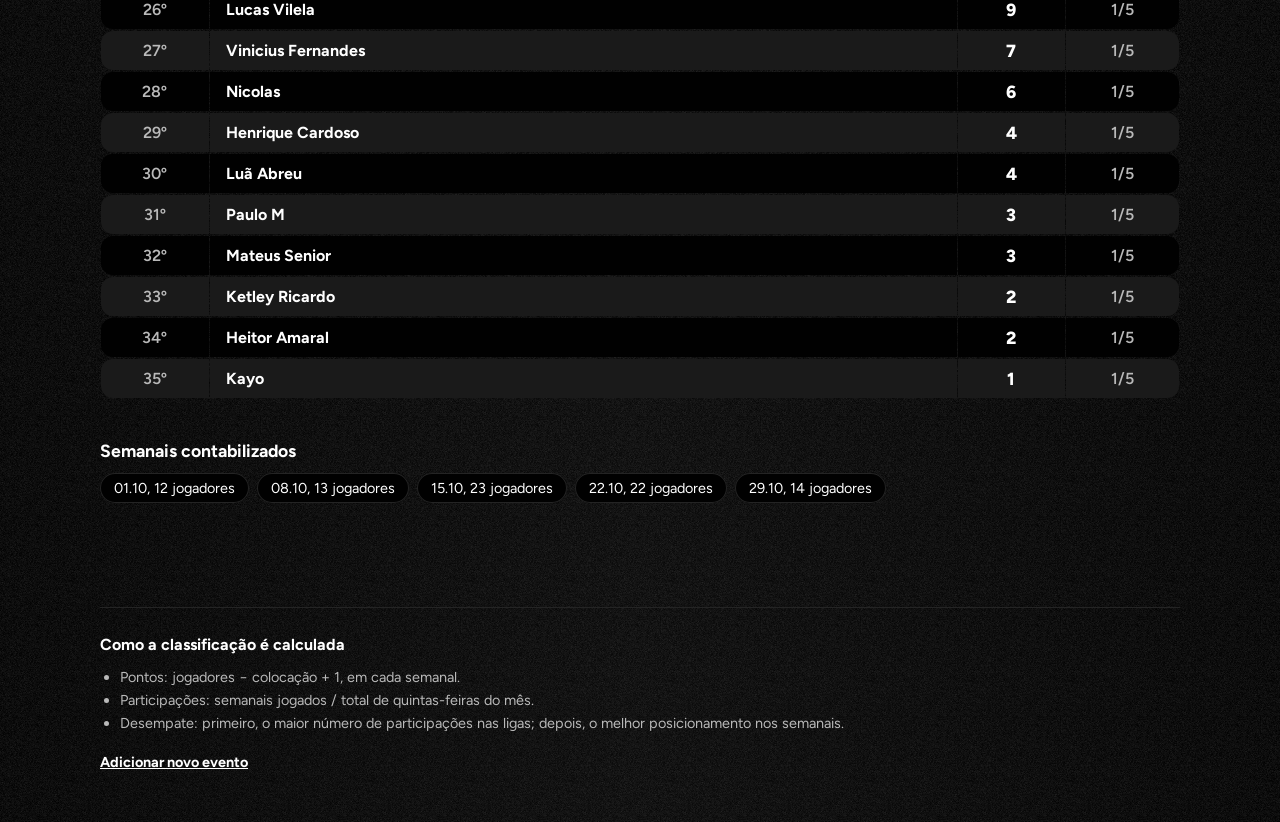
==== commit 312dde88: "Update" ====
--- a/docs/index.html
+++ b/docs/index.html
@@ -13,31 +13,40 @@
   <link rel="preconnect" href="https://fonts.googleapis.com">
   <link rel="preconnect" href="https://fonts.gstatic.com" crossorigin>
   <link href="https://fonts.googleapis.com/css2?family=Figtree:wght@300;400;600;700;800&display=swap" rel="stylesheet">
-  <link rel="stylesheet" href="style.css?v=3">
+  <link rel="stylesheet" href="style.css?v=4">
 </head>
 <body>
   <header class="hero">
     <div class="hero-texto">
       <img class="hero-logo" src="assets/logo.png" alt="XTCG Card Shop">
-      <h1 id="titulo">Líder de Ginásio</h1>
-      <p id="subtitulo" class="sub"></p>
     </div>
   </header>
 
-  <main>
-    <div class="painel">
-      <nav class="nav" aria-label="Páginas">
-        <a href="index.html" aria-current="page">Classificação</a>
-        <a href="semanais.html">Semanais</a>
-        <a href="especiais.html">Especiais</a>
-        <a href="admin.html">Admin</a>
-      </nav>
-      <div class="barra">
+  <div class="nav-area">
+    <div class="fixo">
+      <div class="topo">
+        <a class="topo-logo" href="index.html" aria-label="XTCG Card Shop, início"><img src="assets/logo.png" alt="XTCG Card Shop"></a>
         <label class="seletor">
           <span class="sr">Mês</span>
           <select id="mes"></select>
         </label>
-        <button id="baixar" class="btn btn-grad" type="button">Baixar imagem</button>
+      </div>
+      <nav class="secoes" aria-label="Seções">
+        <a href="index.html" aria-current="page">Ginásio</a>
+        <a href="especiais.html">Eventos</a>
+      </nav>
+    </div>
+    <div class="subnav" aria-label="Visão do Ginásio">
+      <a class="pilula" href="index.html" aria-current="page">Classificação</a>
+      <a class="pilula" href="semanais.html">Semanais</a>
+    </div>
+  </div>
+
+  <main>
+    <div class="cab-pagina">
+      <div>
+        <h1 id="titulo">Líder de Ginásio</h1>
+        <p id="subtitulo" class="sub"></p>
       </div>
     </div>
 
@@ -74,11 +83,16 @@
       <li>Participações: semanais jogados / total de quintas-feiras do mês.</li>
       <li>Desempate: primeiro, o maior número de participações nas ligas; depois, o melhor posicionamento nos semanais.</li>
     </ul>
+    <p class="rodape-admin"><a href="admin.html">Adicionar novo evento</a></p>
   </footer>
 
-  <script src="util.js?v=3"></script>
-  <script src="calc.js?v=3"></script>
-  <script src="decks.js?v=3"></script>
-  <script src="app.js?v=3"></script>
+  <button id="baixar" class="fab" type="button" aria-label="Baixar imagem" title="Baixar imagem">
+    <svg width="26" height="26" viewBox="0 0 24 24" fill="none" stroke="currentColor" stroke-width="2" stroke-linecap="round" stroke-linejoin="round" aria-hidden="true"><rect x="3" y="3" width="18" height="18" rx="3"/><circle cx="9" cy="9" r="1.5"/><path d="M21 15l-4-4-8 8"/><path d="M15 14v5m0 0l-2-2m2 2l2-2"/></svg>
+  </button>
+
+  <script src="util.js?v=4"></script>
+  <script src="calc.js?v=4"></script>
+  <script src="decks.js?v=4"></script>
+  <script src="app.js?v=4"></script>
 </body>
 </html>
--- a/docs/style.css
+++ b/docs/style.css
@@ -39,7 +39,7 @@
   isolation: isolate;
   overflow: hidden;
   width: 100%;
-  min-height: 300px;
+  min-height: 220px;
   margin: 0;
   display: flex;
   align-items: flex-end;
@@ -62,20 +62,13 @@
   height: 6px;
   background: linear-gradient(90deg, var(--coral) 0 25%, var(--amarelo) 25% 50%, var(--azul) 50% 75%, var(--roxo) 75%);
 }
-.hero-texto { width: min(1080px, 100% - 32px); margin: 0 auto; padding: 36px 0 40px; }
-.hero-logo { display: block; width: 230px; height: auto; margin-bottom: 28px; }
-h1 { margin: 0; font-size: clamp(1.9rem, 4.6vw, 3rem); font-weight: 800; line-height: 1.05; letter-spacing: -0.01em; }
-.sub { margin: 8px 0 0; font-size: 1.05rem; color: var(--texto-suave); }
-
-main { width: min(1080px, 100% - 32px); margin: 0 auto; padding: 24px 0 72px; }
-
-/* Painel único: navegação + seletor de mês + ação */
-.painel {
-  display: flex; flex-wrap: wrap; align-items: center; justify-content: space-between; gap: 12px 20px;
-  margin-bottom: 24px; padding: 10px; border-radius: 20px;
-  background: rgba(7, 7, 7, .72); box-shadow: inset 0 0 0 1px var(--cinza);
-}
-.barra { display: flex; gap: 12px; align-items: center; flex-wrap: wrap; }
+.hero-texto { width: min(1080px, 100% - 32px); margin: 0 auto; padding: 36px 0 36px; }
+.hero-logo { display: block; width: 230px; height: auto; }
+h1 { margin: 0; font-size: clamp(1.5rem, 4vw, 2.4rem); font-weight: 800; line-height: 1.05; letter-spacing: -0.01em; }
+.sub { margin: 6px 0 0; font-size: 1rem; color: var(--texto-suave); }
+
+main { width: min(1080px, 100% - 32px); margin: 0 auto; padding: 8px 0 104px; }
+
 /* Seletor de mês */
 .sr { position: absolute; width: 1px; height: 1px; overflow: hidden; clip: rect(0 0 0 0); white-space: nowrap; }
 .seletor { position: relative; display: inline-block; }
@@ -170,12 +163,6 @@
 code { background: var(--preto); padding: 2px 6px; border-radius: 6px; }
 
 @media (max-width: 760px) {
-  .hero { min-height: 260px; }
-  .hero::before { width: 100%; opacity: .4; }
-  .hero-texto { padding: 28px 0 32px; }
-  .painel { border-radius: 16px; }
-  .barra { width: 100%; }
-  .hero-logo { width: 190px; margin-bottom: 20px; }
   /* Pódio no mobile: 1 linha por card → [pos nome … deck] / [pts … part] */
   .podio { grid-template-columns: 1fr; align-items: stretch; gap: 10px; }
   .card {
@@ -201,14 +188,6 @@
   .btn { transition: filter .15s, background .15s; }
 }
 
-/* Navegação entre páginas */
-.nav { display: flex; gap: 8px; margin: 0; flex-wrap: wrap; }
-.nav a {
-  padding: 9px 20px; border-radius: 999px; font-weight: 700; text-decoration: none; color: var(--branco);
-  background: var(--chumbo); box-shadow: inset 0 0 0 1px var(--cinza);
-}
-.nav a:hover { background: var(--chumbo); }
-.nav a[aria-current="page"] { background: var(--g-prata); box-shadow: none; }
 
 /* Página de semanais */
 .filtros { display: flex; gap: 10px; flex-wrap: wrap; align-items: center; }
@@ -292,7 +271,6 @@
 
 
 /* ---------- Administração ---------- */
-.hero-admin { min-height: 220px; }
 .admin-card { margin-bottom: 20px; padding: 20px; border-radius: 20px; background: rgba(7, 7, 7, .72); box-shadow: inset 0 0 0 1px var(--cinza); }
 .admin-card h2 { margin: 0 0 8px; font-size: 1.2rem; font-weight: 800; }
 .admin-card h3 { margin: 0; font-size: 1.05rem; font-weight: 800; }
@@ -410,3 +388,61 @@
 .tag-especial { background: var(--g-bronze); }
 .tag-cup { background: var(--g-prata); }
 .tag-challenge { background: var(--g-ouro); color: var(--preto); }
+
+/* ---------- Navegação: Ginásio | Eventos (abas) + visões (pílulas) ---------- */
+.nav-area {
+  width: min(1080px, 100% - 32px); margin: 0 auto; padding-top: 8px;
+  display: grid; grid-template-columns: 1fr auto; grid-template-areas: "abas abas" "sub mes"; gap: 16px 12px; align-items: center;
+}
+.fixo, .topo { display: contents; }
+.topo-logo, .topo-nome { display: none; }
+.secoes { grid-area: abas; display: flex; box-shadow: inset 0 -1px 0 var(--cinza); }
+.secoes a {
+  display: flex; align-items: center; justify-content: center; min-height: 52px; padding: 0 32px;
+  font-weight: 800; font-size: 1.05rem; text-decoration: none; color: var(--texto-suave);
+}
+.secoes a:hover { color: var(--branco); }
+.secoes a[aria-current="page"] { color: var(--branco); box-shadow: inset 0 -4px 0 var(--amarelo); }
+.nav-area .seletor { grid-area: mes; }
+.subnav { grid-area: sub; display: flex; gap: 8px; align-items: center; flex-wrap: wrap; min-height: 40px; }
+.subnav[hidden] { display: none; }
+.pilula {
+  flex: none; display: inline-flex; align-items: center; min-height: 40px; padding: 0 18px; border: 0; border-radius: 999px; cursor: pointer;
+  font: 700 .9rem Figtree, "Helvetica Neue", Arial, sans-serif; text-decoration: none; color: var(--branco);
+  background: var(--chumbo); box-shadow: inset 0 0 0 1px var(--cinza);
+}
+.pilula:hover { background: var(--grafite); }
+.pilula[aria-current="page"], .pilula[aria-pressed="true"] { background: var(--branco); color: var(--preto); box-shadow: none; }
+.cab-pagina { display: flex; align-items: flex-end; justify-content: space-between; gap: 16px; margin: 8px 0 20px; padding-top: 16px; }
+.cab-pagina .btn-sec { flex: none; padding: 9px 18px; font-size: .9rem; }
+
+/* Botão flutuante: baixar imagem */
+.fab {
+  position: fixed; right: 20px; bottom: 20px; z-index: 30; width: 56px; height: 56px; border: 0; border-radius: 50%; cursor: pointer;
+  display: grid; place-items: center; color: var(--branco); background: linear-gradient(135deg, var(--coral), var(--roxo));
+  box-shadow: 0 8px 24px rgba(0, 0, 0, .6);
+}
+.fab:hover { filter: brightness(1.1); }
+.fab:active { transform: translateY(1px); }
+.fab:disabled { opacity: .4; cursor: not-allowed; filter: none; }
+
+.rodape-admin { margin: 16px 0 0; }
+.rodape-admin a { color: var(--branco); font-weight: 700; }
+
+@media (max-width: 760px) {
+  .hero { display: none; }
+  .nav-area { display: block; width: auto; padding: 0; }
+  .fixo { display: block; position: sticky; top: 0; z-index: 20; background: var(--preto); }
+  .topo { display: flex; align-items: center; justify-content: space-between; gap: 12px; height: 56px; padding: 0 16px; border-bottom: 3px solid var(--coral); }
+  .topo-logo { display: block; }
+  .topo-logo img { display: block; height: 26px; width: auto; }
+  .topo-nome { display: block; font-weight: 700; color: var(--texto-suave); }
+  .secoes a { flex: 1; padding: 0; }
+  .subnav { margin: 12px 16px 0; flex-wrap: nowrap; overflow-x: auto; scrollbar-width: none; }
+  .subnav::-webkit-scrollbar { display: none; }
+  .subnav:has(> [hidden]:only-child) { display: none; }
+  .cab-pagina { margin-top: 0; padding-top: 12px; }
+  main { padding-top: 0; }
+  .nav-area .seletor select { padding: 8px 40px 8px 18px; font-size: .9rem; }
+  .nav-area .seletor::after { right: 16px; }
+}
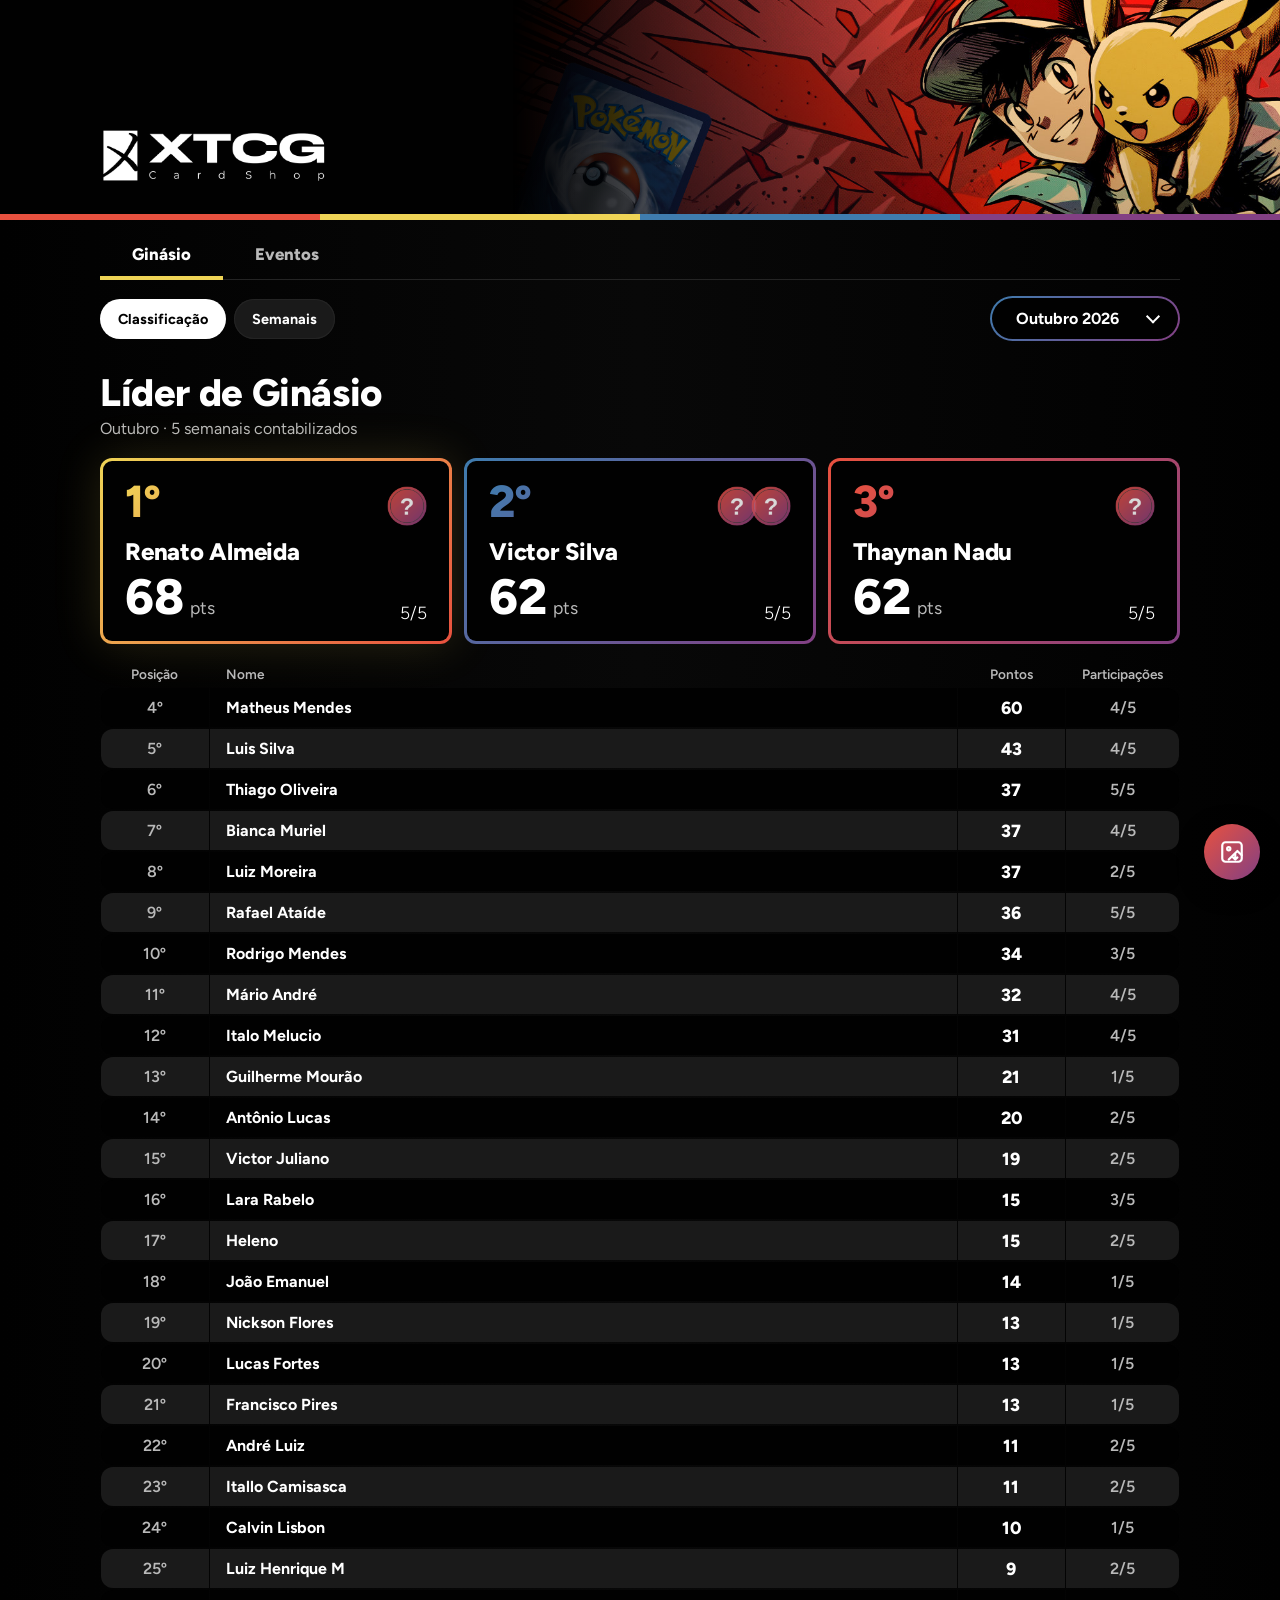
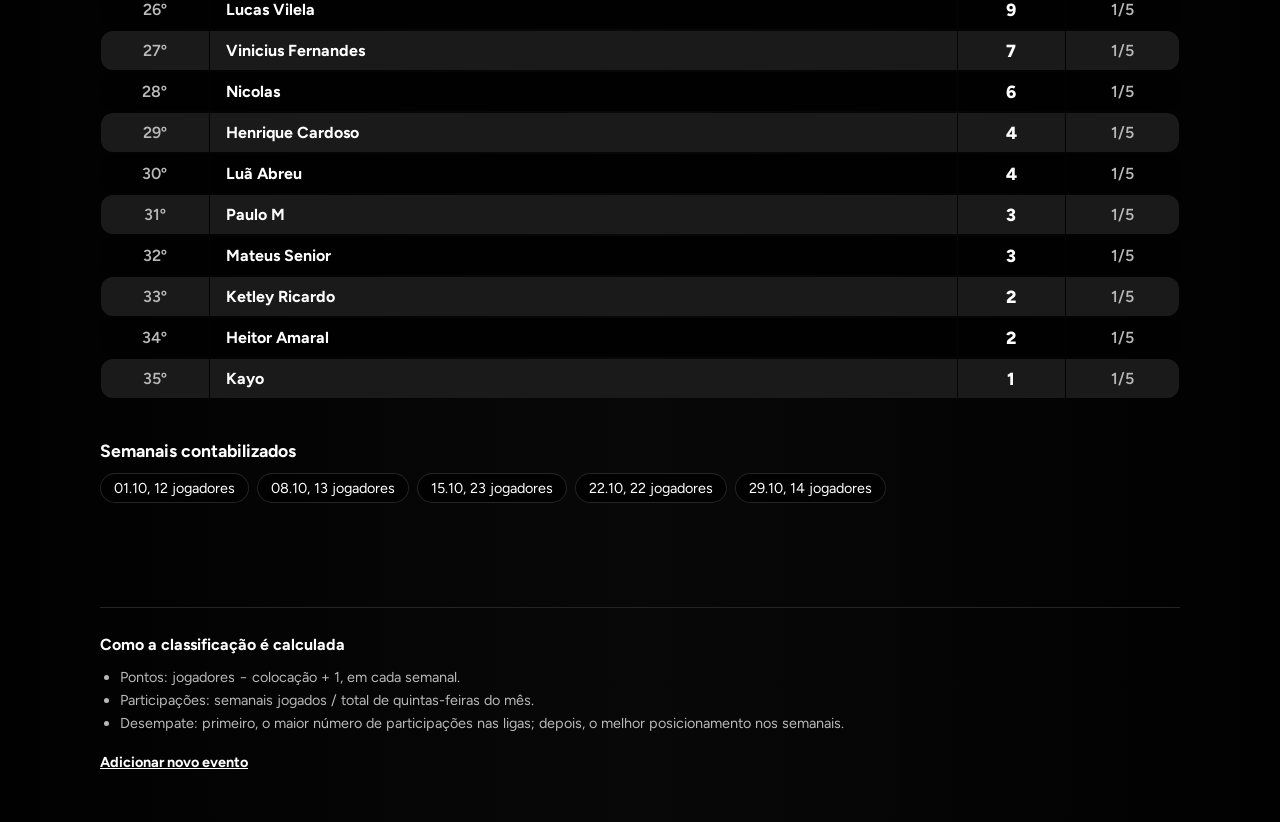
==== commit 18295e06: "Reinado Delta" ====
--- a/docs/index.html
+++ b/docs/index.html
@@ -13,7 +13,7 @@
   <link rel="preconnect" href="https://fonts.googleapis.com">
   <link rel="preconnect" href="https://fonts.gstatic.com" crossorigin>
   <link href="https://fonts.googleapis.com/css2?family=Figtree:wght@300;400;600;700;800&display=swap" rel="stylesheet">
-  <link rel="stylesheet" href="style.css?v=4">
+  <link rel="stylesheet" href="style.css?v=5">
 </head>
 <body>
   <header class="hero">
@@ -90,9 +90,9 @@
     <svg width="26" height="26" viewBox="0 0 24 24" fill="none" stroke="currentColor" stroke-width="2" stroke-linecap="round" stroke-linejoin="round" aria-hidden="true"><rect x="3" y="3" width="18" height="18" rx="3"/><circle cx="9" cy="9" r="1.5"/><path d="M21 15l-4-4-8 8"/><path d="M15 14v5m0 0l-2-2m2 2l2-2"/></svg>
   </button>
 
-  <script src="util.js?v=4"></script>
-  <script src="calc.js?v=4"></script>
-  <script src="decks.js?v=4"></script>
-  <script src="app.js?v=4"></script>
+  <script src="util.js?v=5"></script>
+  <script src="calc.js?v=5"></script>
+  <script src="decks.js?v=5"></script>
+  <script src="app.js?v=5"></script>
 </body>
 </html>
--- a/docs/style.css
+++ b/docs/style.css
@@ -28,8 +28,7 @@
 /* Fundo: preto → cinza → preto, na horizontal */
 body {
   margin: 0; min-height: 100vh;
-  background: url("assets/noise.png"), linear-gradient(90deg, var(--preto), var(--cinza-fundo), var(--preto));
-  background-size: 100px, auto;
+  background: linear-gradient(90deg, var(--preto), var(--cinza-fundo), var(--preto));
 }
 button, select { font: inherit; }
 
@@ -250,7 +249,7 @@
 .icones { display: inline-flex; align-items: center; flex: none; }
 .icones img { width: 32px; height: 32px; object-fit: contain; margin: -2px 0; }
 .icones img + img { margin-left: -6px; }
-.icone-falha { font-size: .7rem; color: var(--texto-suave); padding: 2px 6px; border-radius: 999px; background: var(--chumbo); }
+.icones img.icone-substituta, .deck-podio img.icone-substituta { opacity: .85; }
 .deck-nome { font-size: .85rem; font-weight: 600; color: var(--texto-suave); }
 .deck-livre { font-size: .85rem; padding: 3px 10px; border-radius: 999px; background: var(--chumbo); box-shadow: inset 0 0 0 1px var(--cinza); }
 @media (max-width: 760px) {
@@ -446,3 +445,12 @@
   .nav-area .seletor select { padding: 8px 40px 8px 18px; font-size: .9rem; }
   .nav-area .seletor::after { right: 16px; }
 }
+
+/* Chip do top 3: no mobile só os 2 primeiros, com as iniciais */
+.chip-ini { display: none; }
+@media (max-width: 760px) {
+  .chip-nome { display: none; }
+  .chip-ini { display: inline; letter-spacing: .04em; }
+  .chip.chip-p3 { display: none; }
+  .chip { padding-right: 10px; }
+}
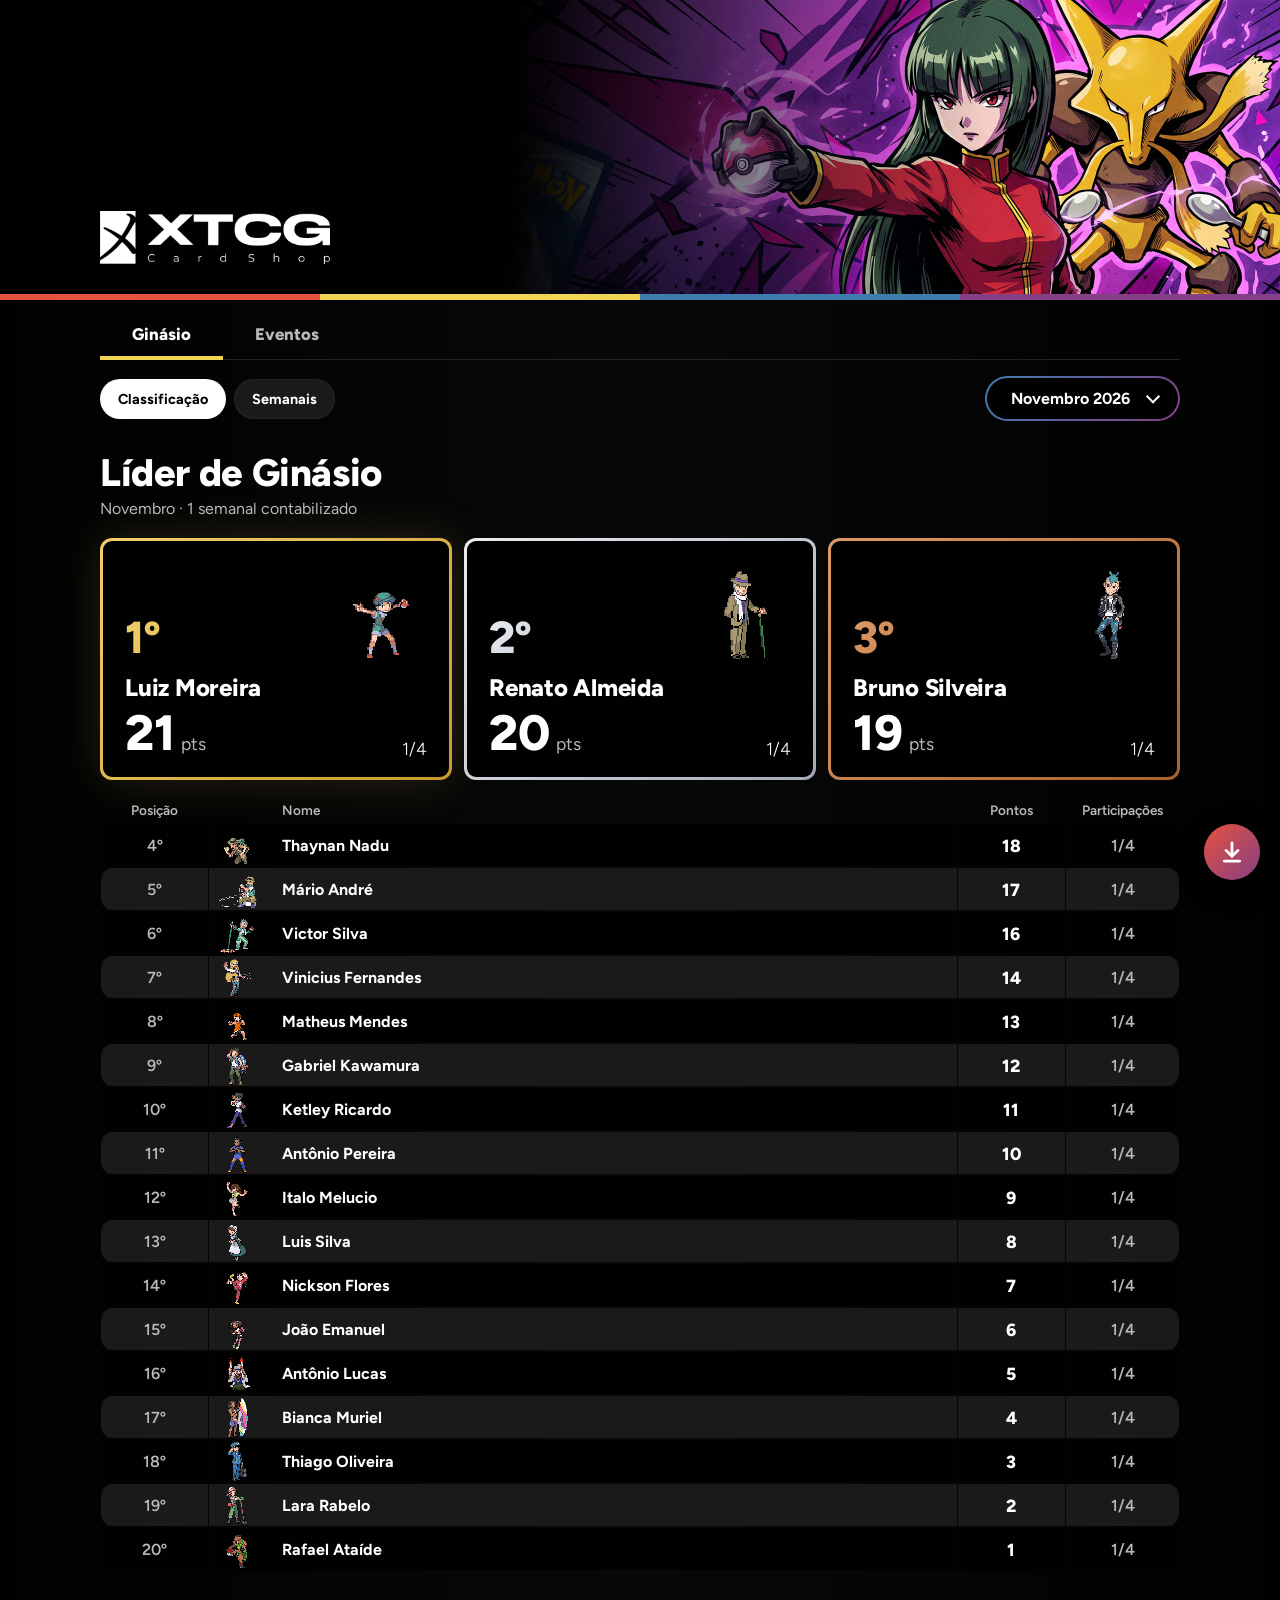
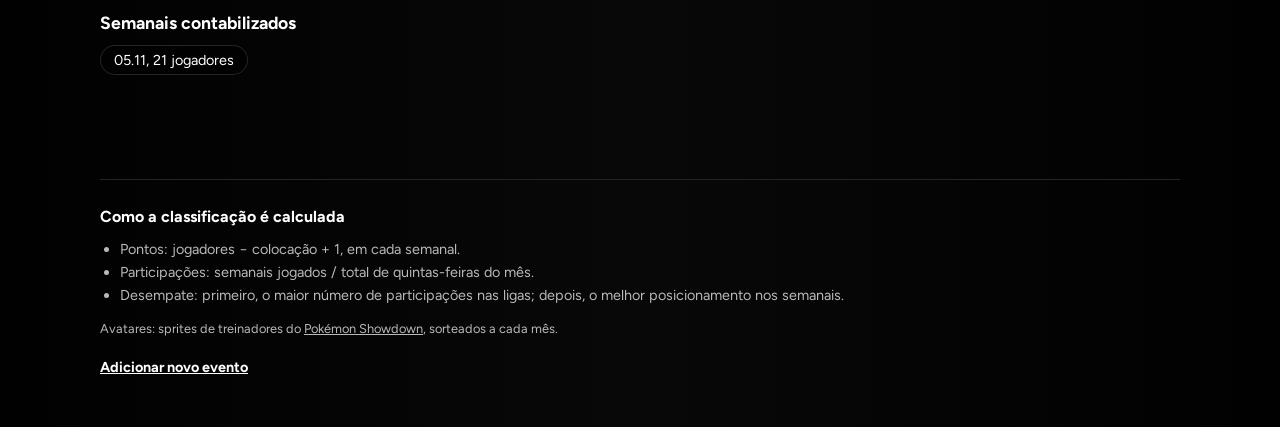
==== commit 9a1d58b0: "Atualização Design" ====
--- a/docs/index.html
+++ b/docs/index.html
@@ -6,26 +6,26 @@
   <meta name="color-scheme" content="dark">
   <title>Líder de Ginásio · XTCG Card Shop</title>
   <meta name="theme-color" content="#070707">
-  <link rel="icon" href="favicon.ico" sizes="any">
-  <link rel="icon" type="image/png" sizes="32x32" href="favicon-32.png">
-  <link rel="icon" type="image/png" sizes="192x192" href="favicon-192.png">
-  <link rel="apple-touch-icon" href="apple-touch-icon.png">
+  <link rel="icon" href="favicon.ico?v=2" sizes="any">
+  <link rel="icon" type="image/png" sizes="32x32" href="favicon-32.png?v=2">
+  <link rel="icon" type="image/png" sizes="192x192" href="favicon-192.png?v=2">
+  <link rel="apple-touch-icon" href="apple-touch-icon.png?v=2">
   <link rel="preconnect" href="https://fonts.googleapis.com">
   <link rel="preconnect" href="https://fonts.gstatic.com" crossorigin>
   <link href="https://fonts.googleapis.com/css2?family=Figtree:wght@300;400;600;700;800&display=swap" rel="stylesheet">
-  <link rel="stylesheet" href="style.css?v=5">
+  <link rel="stylesheet" href="style.css?v=19">
 </head>
 <body>
   <header class="hero">
     <div class="hero-texto">
-      <img class="hero-logo" src="assets/logo.png" alt="XTCG Card Shop">
+      <img class="hero-logo" src="assets/logo.png?v=2" alt="XTCG Card Shop">
     </div>
   </header>
 
   <div class="nav-area">
     <div class="fixo">
       <div class="topo">
-        <a class="topo-logo" href="index.html" aria-label="XTCG Card Shop, início"><img src="assets/logo.png" alt="XTCG Card Shop"></a>
+        <a class="topo-logo" href="index.html" aria-label="XTCG Card Shop, início"><img src="assets/logo.png?v=2" alt="XTCG Card Shop"></a>
         <label class="seletor">
           <span class="sr">Mês</span>
           <select id="mes"></select>
@@ -59,6 +59,7 @@
         <thead>
           <tr>
             <th scope="col" class="c-num">Posição</th>
+            <th scope="col" class="c-av"><span class="sr">Avatar</span></th>
             <th scope="col" class="esq">Nome</th>
             <th scope="col" class="c-num">Pontos</th>
             <th scope="col" class="c-num">Participações</th>
@@ -83,16 +84,19 @@
       <li>Participações: semanais jogados / total de quintas-feiras do mês.</li>
       <li>Desempate: primeiro, o maior número de participações nas ligas; depois, o melhor posicionamento nos semanais.</li>
     </ul>
+    <p class="creditos">Avatares: sprites de treinadores do <a href="https://play.pokemonshowdown.com/sprites/trainers/" target="_blank" rel="noopener">Pokémon Showdown</a>, sorteados a cada mês.</p>
     <p class="rodape-admin"><a href="admin.html">Adicionar novo evento</a></p>
   </footer>
 
   <button id="baixar" class="fab" type="button" aria-label="Baixar imagem" title="Baixar imagem">
-    <svg width="26" height="26" viewBox="0 0 24 24" fill="none" stroke="currentColor" stroke-width="2" stroke-linecap="round" stroke-linejoin="round" aria-hidden="true"><rect x="3" y="3" width="18" height="18" rx="3"/><circle cx="9" cy="9" r="1.5"/><path d="M21 15l-4-4-8 8"/><path d="M15 14v5m0 0l-2-2m2 2l2-2"/></svg>
+    <svg width="26" height="26" viewBox="0 0 24 24" fill="none" stroke="currentColor" stroke-width="2.6" stroke-linecap="round" stroke-linejoin="round" aria-hidden="true"><path d="M12 3.5v12"/><path d="M6.5 10.5L12 16l5.5-5.5"/><path d="M5 20.5h14"/></svg>
   </button>
 
+  <script src="cabecalhos.js?v=2"></script>
   <script src="util.js?v=5"></script>
+  <script src="avatares.js?v=1"></script>
   <script src="calc.js?v=5"></script>
-  <script src="decks.js?v=5"></script>
-  <script src="app.js?v=5"></script>
+  <script src="feed.js?v=11"></script>
+  <script src="app.js?v=10"></script>
 </body>
 </html>
--- a/docs/style.css
+++ b/docs/style.css
@@ -14,6 +14,9 @@
   --roxo-escuro: #390b38;
   --texto-suave: #b9b9b9;
 
+  --medalha-ouro: linear-gradient(135deg, #F2D06B, #C99A2E);
+  --medalha-prata: linear-gradient(135deg, #E9ECF0, #A3ABB6);
+  --medalha-bronze: linear-gradient(135deg, #DE9A66, #A8622D);
   --g-ouro: linear-gradient(135deg, var(--amarelo), var(--coral));
   --g-prata: linear-gradient(135deg, var(--azul), var(--roxo));
   --g-bronze: linear-gradient(135deg, var(--coral), var(--roxo));
@@ -38,7 +41,7 @@
   isolation: isolate;
   overflow: hidden;
   width: 100%;
-  min-height: 220px;
+  min-height: 300px;
   margin: 0;
   display: flex;
   align-items: flex-end;
@@ -50,7 +53,7 @@
   inset: 0 0 0 auto;
   width: 60%;
   z-index: -1;
-  background: url("assets/banner-tcg.jpg") right center / cover;
+  background: var(--hero-arte, url("assets/banner-tcg.jpg")) right 15% / cover;
   -webkit-mask-image: linear-gradient(90deg, transparent, #000 62%);
   mask-image: linear-gradient(90deg, transparent, #000 62%);
 }
@@ -103,22 +106,27 @@
 .card {
   position: relative; cursor: pointer;
   display: grid; grid-template-columns: 1fr auto; grid-template-rows: 1fr minmax(2.5rem, auto) auto auto auto;
-  grid-template-areas: ". ." "pos deck" "nome nome" "pts part" "det det";
+  grid-template-areas: ". av" "pos av" "nome nome" "pts part" "det det";
   column-gap: 16px; align-items: end;
   padding: 18px 22px 20px;
   border: 3px solid transparent; border-radius: 12px;
   background: linear-gradient(var(--preto), var(--preto)) padding-box, var(--grad) border-box;
 }
-.card.p1 { --grad: var(--g-ouro); box-shadow: 0 0 48px rgba(239, 212, 86, .16); }
-.card.p2 { --grad: var(--g-prata); }
-.card.p3 { --grad: var(--g-bronze); }
+.card.p1 { --grad: var(--medalha-ouro); box-shadow: 0 0 48px rgba(242, 208, 107, .16); }
+.card.p2 { --grad: var(--medalha-prata); }
+.card.p3 { --grad: var(--medalha-bronze); }
+.avatar-podio { grid-area: av; justify-self: end; align-self: end; width: 96px; height: 96px; margin: 0 -4px 0 0; image-rendering: pixelated; object-fit: contain; }
+.avatar-mini { display: block; width: 40px; height: 40px; margin: -8px auto; image-rendering: pixelated; object-fit: contain; }
+/* Sem a linha de 1px entre o avatar e o nome: a célula do avatar cobre o vão com a cor da linha. */
+tr.linha td.c-av { box-shadow: 1px 0 0 var(--preto); }
+tr.linha.alt td.c-av { box-shadow: 1px 0 0 var(--chumbo); }
+th.c-av, td.c-av { width: 56px; padding-left: 0; padding-right: 0; text-align: center; }
+.creditos { margin: 12px 0 0; font-size: .8rem; color: var(--texto-suave, #b9b9b9); }
+.creditos a { color: inherit; text-decoration: underline; }
 .card .pos {
   grid-area: pos; font-size: 2.8rem; font-weight: 800; line-height: 1;
   background: var(--grad); -webkit-background-clip: text; background-clip: text; color: transparent;
 }
-.deck-podio { grid-area: deck; justify-self: end; display: inline-flex; align-items: center; justify-content: flex-end; max-width: 100%; }
-.deck-podio img { width: 40px; height: 40px; object-fit: contain; margin: -2px 0; }
-.deck-podio img + img { margin-left: -6px; }
 .card h3 { grid-area: nome; margin: 14px 0 6px; font-size: 1.5rem; font-weight: 800; line-height: 1.15; letter-spacing: -.01em; text-align: left; }
 .card h3 button { all: unset; cursor: pointer; border-radius: 8px; }
 .card h3 button:focus-visible { outline: 3px solid var(--amarelo); outline-offset: 3px; }
@@ -166,13 +174,13 @@
   .podio { grid-template-columns: 1fr; align-items: stretch; gap: 10px; }
   .card {
     min-height: 0; padding: 14px 18px 16px; column-gap: 12px; row-gap: 6px;
-    grid-template-columns: auto minmax(0, 1fr) auto; grid-template-rows: auto auto auto;
-    grid-template-areas: "pos nome deck" "pts pts part" "det det det"; align-items: center;
+    grid-template-columns: auto minmax(0, 1fr) auto auto; grid-template-rows: auto auto auto;
+    grid-template-areas: "pos nome nome av" "pts pts part av" "det det det det"; align-items: center;
   }
+  .avatar-podio { grid-area: av; justify-self: end; align-self: center; width: 64px; height: 64px; margin: 0 -4px 0 0; }
   .card .pos { font-size: 2rem; }
-  .card h3 { margin: 0; font-size: 1.5rem; min-width: 0; overflow: hidden; }
+  .card h3 { margin: 0; font-size: 1.3rem; min-width: 0; overflow: hidden; }
   .card h3 button { display: block; overflow: hidden; text-overflow: ellipsis; white-space: nowrap; }
-  .deck-podio img { width: 36px; height: 36px; }
   .card .pts { align-self: end; }
   .card .pts strong { font-size: 2.2rem; }
   .card .part { align-self: end; }
@@ -182,6 +190,8 @@
   td { padding: 9px 6px; }
   td.nome button { padding: 9px 8px; }
   td.des { font-size: 1.1rem; }
+  th.c-av, td.c-av { width: 40px; }
+  .avatar-mini { width: 34px; height: 34px; }
 }
 @media (prefers-reduced-motion: no-preference) {
   .btn { transition: filter .15s, background .15s; }
@@ -219,9 +229,9 @@
   display: inline-grid; place-items: center; width: 22px; height: 22px; border-radius: 50%;
   font-size: .72rem; font-weight: 800; color: var(--preto);
 }
-.medalha.p1 { background: var(--g-ouro); }
-.medalha.p2 { background: var(--g-prata); color: var(--branco); }
-.medalha.p3 { background: var(--g-bronze); color: var(--branco); }
+.medalha.p1 { background: var(--medalha-ouro); }
+.medalha.p2 { background: var(--medalha-prata); }
+.medalha.p3 { background: var(--medalha-bronze); }
 .seta { width: 10px; height: 10px; margin-right: 6px; border-right: 2px solid var(--branco); border-bottom: 2px solid var(--branco); transform: rotate(45deg); transition: transform .15s; }
 details.evento[open] .seta { transform: rotate(225deg); }
 .corpo { padding: 0 18px 16px; }
@@ -231,9 +241,9 @@
 table.mini td.num { font-variant-numeric: tabular-nums; }
 table.mini th { white-space: nowrap; }
 td.pos-medalha { font-weight: 800; }
-tr.linha td.pos-medalha.p1 { color: var(--amarelo); }
-tr.linha td.pos-medalha.p2 { color: #8fb7da; }
-tr.linha td.pos-medalha.p3 { color: #f08d7f; }
+tr.linha td.pos-medalha.p1 { color: #E8BE4A; }
+tr.linha td.pos-medalha.p2 { color: #C3C9D1; }
+tr.linha td.pos-medalha.p3 { color: #D08B55; }
 
 @media (max-width: 760px) {
   details.evento summary { grid-template-columns: auto 1fr; }
@@ -249,7 +259,7 @@
 .icones { display: inline-flex; align-items: center; flex: none; }
 .icones img { width: 32px; height: 32px; object-fit: contain; margin: -2px 0; }
 .icones img + img { margin-left: -6px; }
-.icones img.icone-substituta, .deck-podio img.icone-substituta { opacity: .85; }
+.icones img.icone-substituta { opacity: .85; }
 .deck-nome { font-size: .85rem; font-weight: 600; color: var(--texto-suave); }
 .deck-livre { font-size: .85rem; padding: 3px 10px; border-radius: 999px; background: var(--chumbo); box-shadow: inset 0 0 0 1px var(--cinza); }
 @media (max-width: 760px) {
@@ -429,7 +439,10 @@
 .rodape-admin a { color: var(--branco); font-weight: 700; }
 
 @media (max-width: 760px) {
-  .hero { display: none; }
+  .hero { min-height: 150px; }
+  .hero::before { width: 100%; background-position: right 20%; -webkit-mask-image: linear-gradient(90deg, transparent, #000 45%); mask-image: linear-gradient(90deg, transparent, #000 45%); }
+  .hero::after { height: 70%; background: linear-gradient(180deg, transparent, var(--preto)); }
+  .hero-texto { display: none; }
   .nav-area { display: block; width: auto; padding: 0; }
   .fixo { display: block; position: sticky; top: 0; z-index: 20; background: var(--preto); }
   .topo { display: flex; align-items: center; justify-content: space-between; gap: 12px; height: 56px; padding: 0 16px; border-bottom: 3px solid var(--coral); }
@@ -454,3 +467,33 @@
   .chip.chip-p3 { display: none; }
   .chip { padding-right: 10px; }
 }
+
+/* Botões de imagem do feed: desktop = tags no sumário do evento; mobile = barra em duas seções dentro do evento. */
+.acoes-feed { display: flex; align-items: center; gap: 8px; }
+.acoes-feed .btn-baixar {
+  display: inline-flex; align-items: center; justify-content: center; gap: 5px; min-height: 24px; padding: 1px 11px 1px 8px; cursor: pointer;
+  border: 1px solid rgba(255, 255, 255, .55); border-radius: 999px; background: transparent;
+  font-family: inherit; font-weight: 300; font-size: .66rem; line-height: 1; letter-spacing: .08em; text-transform: uppercase;
+  color: rgba(255, 255, 255, .8);
+}
+.ico-baixar {
+  width: 12px; height: 12px; flex: none; background: rgba(255, 255, 255, .8);
+  -webkit-mask: url("data:image/svg+xml,%3Csvg xmlns='http://www.w3.org/2000/svg' viewBox='0 0 24 24' fill='none' stroke='%23000' stroke-width='3' stroke-linecap='round' stroke-linejoin='round'%3E%3Cpath d='M12 3.5v12'/%3E%3Cpath d='M6.5 10.5L12 16l5.5-5.5'/%3E%3Cpath d='M5 20.5h14'/%3E%3C/svg%3E") center / contain no-repeat;
+  mask: url("data:image/svg+xml,%3Csvg xmlns='http://www.w3.org/2000/svg' viewBox='0 0 24 24' fill='none' stroke='%23000' stroke-width='3' stroke-linecap='round' stroke-linejoin='round'%3E%3Cpath d='M12 3.5v12'/%3E%3Cpath d='M6.5 10.5L12 16l5.5-5.5'/%3E%3Cpath d='M5 20.5h14'/%3E%3C/svg%3E") center / contain no-repeat;
+}
+.acoes-feed .btn-baixar:hover { background: rgba(255, 255, 255, .12); color: var(--branco); }
+.acoes-feed .btn-baixar:hover .ico-baixar { background: var(--branco); }
+.acoes-feed .btn-baixar:active { transform: translateY(1px); }
+.acoes-feed .btn-baixar:disabled { opacity: .5; cursor: wait; background: transparent; }
+.acoes-mobile { display: none; }
+.acoes-desktop { align-self: end; }
+details.evento summary { grid-template-columns: auto 1fr auto auto; }
+@media (max-width: 760px) {
+  .acoes-desktop { display: none; }
+  .acoes-mobile { display: flex; gap: 0; margin: 4px 0 12px; border-top: 1px solid rgba(255, 255, 255, .25); border-bottom: 1px solid rgba(255, 255, 255, .25); }
+  .acoes-mobile .btn-baixar { flex: 1 1 0; min-width: 0; min-height: 36px; border: 0; border-radius: 0; white-space: nowrap; }
+  .acoes-mobile .btn-baixar + .btn-baixar { border-left: 1px solid rgba(255, 255, 255, .25); }
+  details.evento summary { grid-template-columns: auto 1fr; }
+}
+.acoes-msg:empty { display: none; }
+.acoes-msg { font-size: .85rem; color: var(--texto-suave, #b9b9b9); }
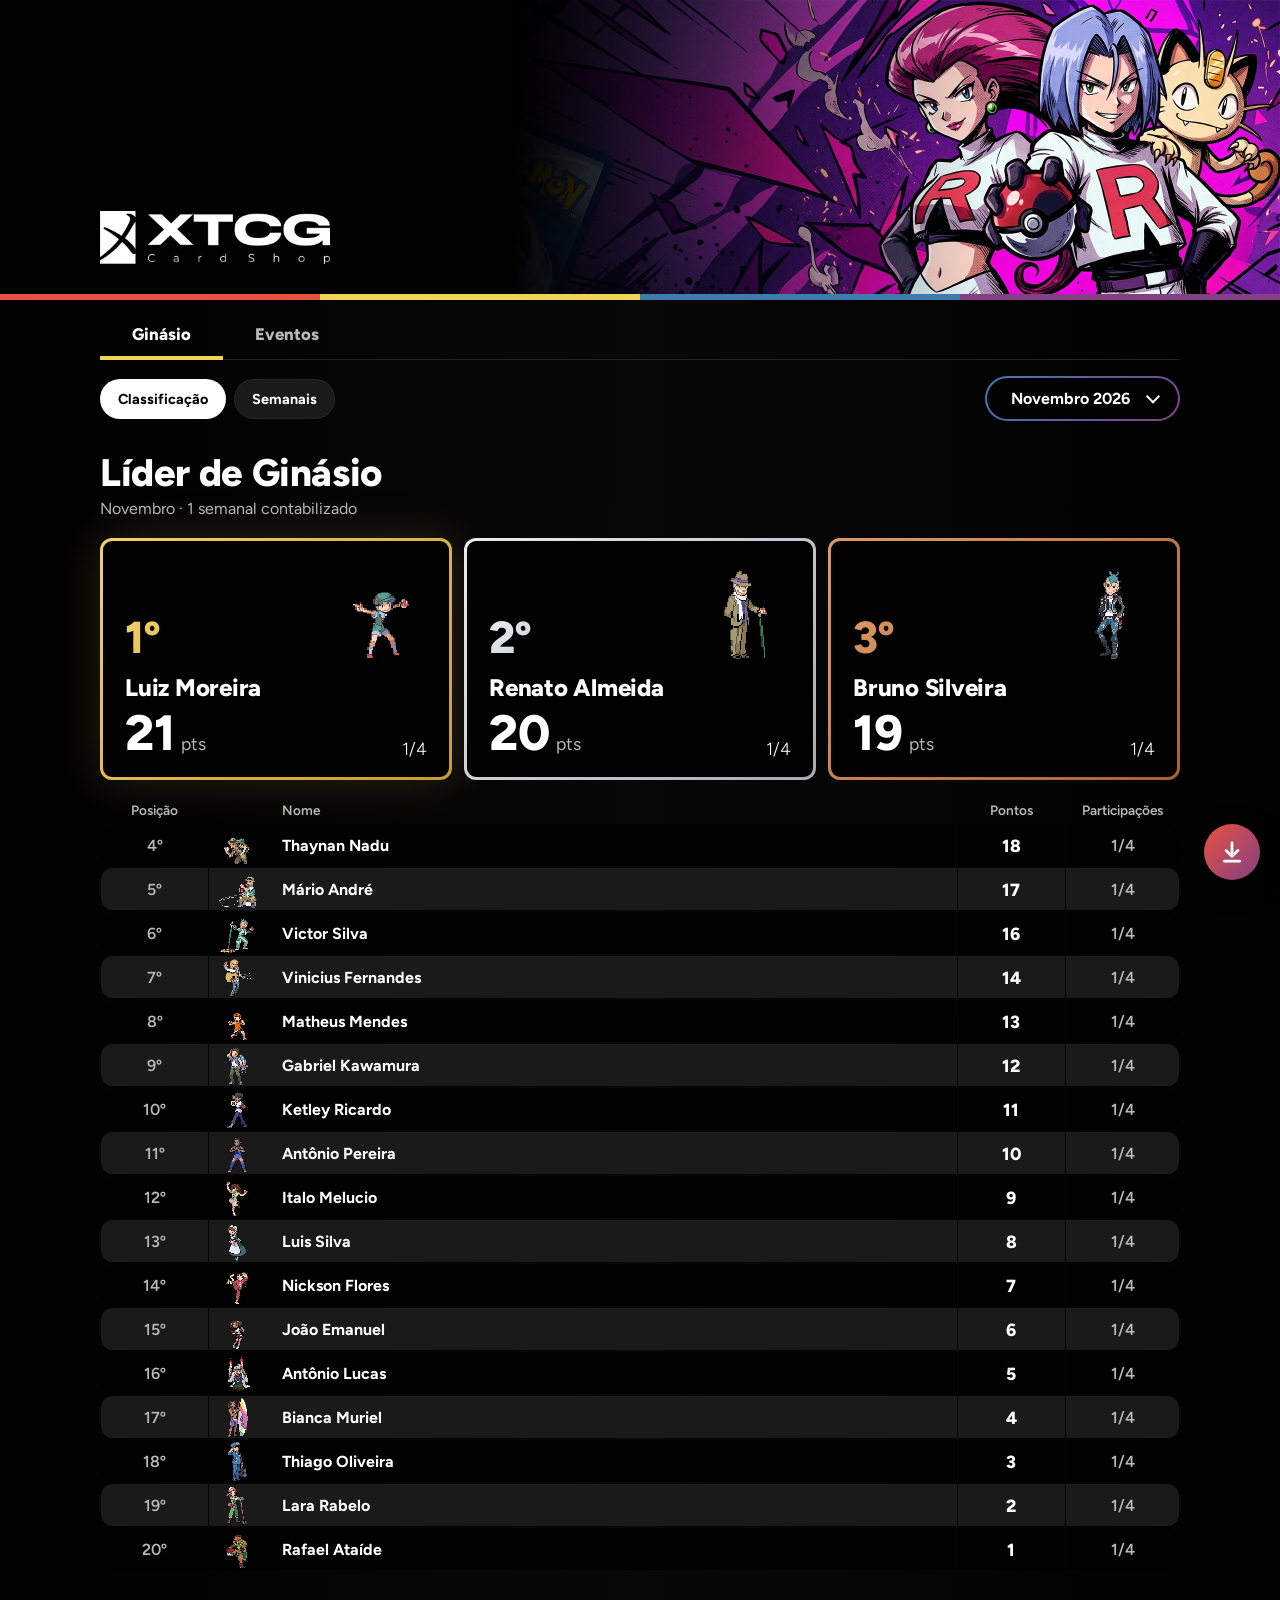
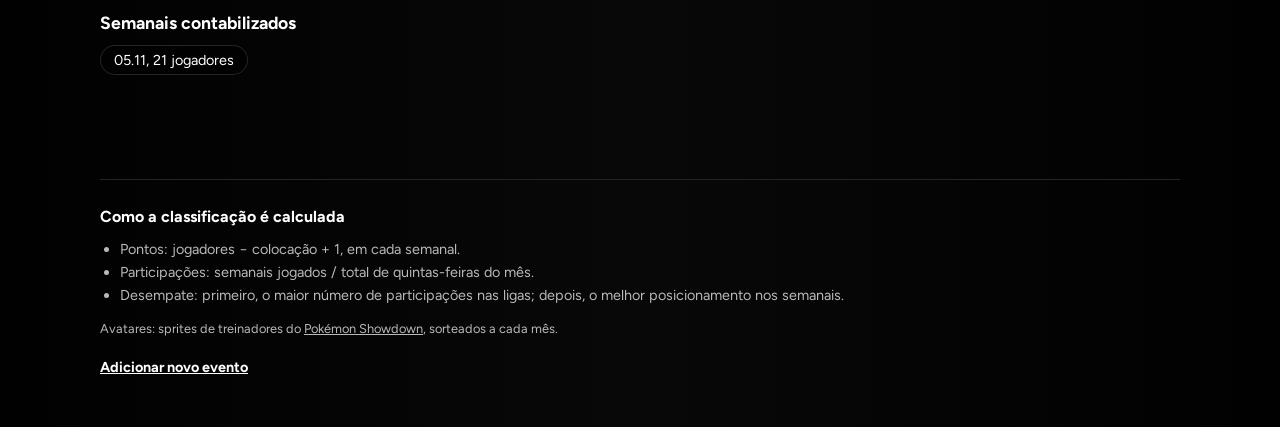
==== commit 4b3d2b1f: "feature: Geração de imagem em 9:16" ====
--- a/docs/index.html
+++ b/docs/index.html
@@ -96,7 +96,7 @@
   <script src="util.js?v=5"></script>
   <script src="avatares.js?v=1"></script>
   <script src="calc.js?v=5"></script>
-  <script src="feed.js?v=11"></script>
+  <script src="feed.js?v=12"></script>
   <script src="app.js?v=10"></script>
 </body>
 </html>
